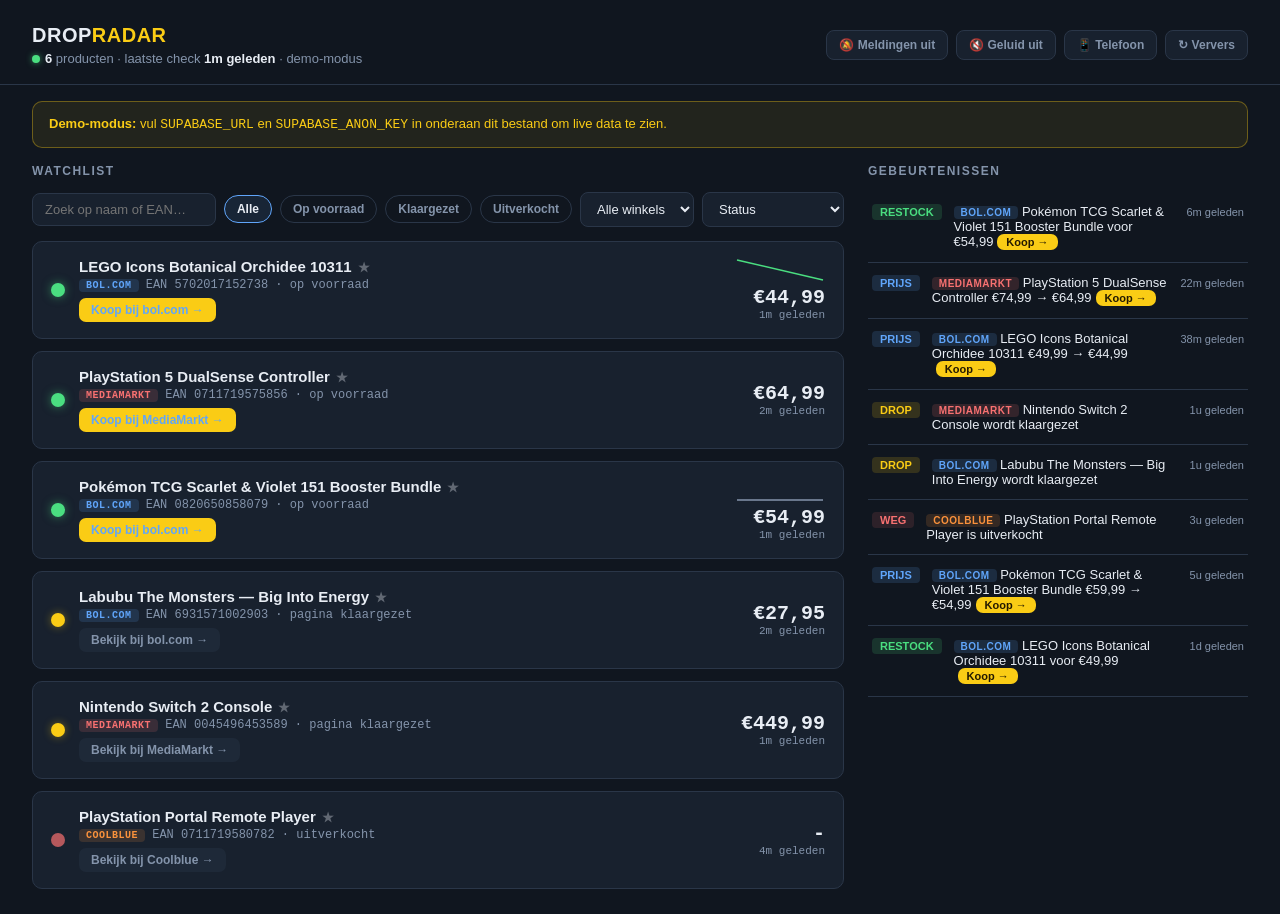
==== dashboard.html @ 27b909f2 "Voeg DropRadar-landingspagina toe; dashboard verhuist naar dashboard.html - Nieuwe index.html: hero " ====
<!doctype html>
<html lang="nl">
<head>
<meta charset="utf-8">
<meta name="viewport" content="width=device-width, initial-scale=1">
<title>DropRadar — Dashboard</title>
<style>
  :root {
    --bg: #10161f; --surface: #18212e; --surface2: #1e2938; --line: #2a3648;
    --text: #e8edf4; --muted: #8494ab;
    --green: #4ade80; --red: #f87171; --gold: #facc15; --blue: #60a5fa;
  }
  * { box-sizing: border-box; margin: 0; }
  body { background: var(--bg); color: var(--text);
    font-family: -apple-system, BlinkMacSystemFont, "Segoe UI", Roboto, sans-serif; }
  .mono { font-family: ui-monospace, "SF Mono", Menlo, Consolas, monospace; }
  header { display: flex; align-items: center; justify-content: space-between;
    padding: 24px 32px 18px; border-bottom: 1px solid var(--line); flex-wrap: wrap; gap: 12px; }
  header h1 { font-size: 20px; font-weight: 700; letter-spacing: .5px; }
  header h1 span { color: var(--gold); }
  .meta { color: var(--muted); font-size: 13px; margin-top: 4px; }
  .meta b { color: var(--text); }
  .live-dot { display: inline-block; width: 8px; height: 8px; border-radius: 50%;
    background: var(--green); box-shadow: 0 0 6px rgba(74,222,128,.6); margin-right: 5px;
    vertical-align: baseline; }
  .live-dot.err { background: var(--red); box-shadow: 0 0 6px rgba(248,113,113,.6); }
  .controls { display: flex; gap: 8px; }
  .btn { background: var(--surface); border: 1px solid var(--line); color: var(--muted);
    border-radius: 8px; padding: 7px 12px; font-size: 12px; cursor: pointer; font-weight: 600; }
  .btn:hover { border-color: var(--muted); color: var(--text); }
  .btn.on { color: var(--gold); border-color: rgba(250,204,21,.45); }
  #banner { display: none; max-width: 1400px; margin: 16px auto -8px; padding: 0 32px; }
  #banner .inner { border-radius: 10px; padding: 12px 16px; font-size: 13px; line-height: 1.5; }
  #banner.warn .inner { background: rgba(250,204,21,.08); border: 1px solid rgba(250,204,21,.35); color: var(--gold); }
  #banner.err .inner { background: rgba(248,113,113,.08); border: 1px solid rgba(248,113,113,.35); color: var(--red); }
  main { display: grid; grid-template-columns: 1fr 380px; gap: 24px;
    padding: 24px 32px; max-width: 1400px; margin: 0 auto; }
  @media (max-width: 900px) { main { grid-template-columns: 1fr; } }
  h2 { font-size: 12px; text-transform: uppercase; letter-spacing: 1.5px;
    color: var(--muted); margin-bottom: 14px; }
  .toolbar { display: flex; gap: 8px; flex-wrap: wrap; align-items: center; margin-bottom: 14px; }
  .toolbar input, .toolbar select { background: var(--surface); border: 1px solid var(--line);
    color: var(--text); border-radius: 8px; padding: 8px 12px; font-size: 13px; outline: none; }
  .toolbar input { flex: 1 1 180px; min-width: 140px; }
  .toolbar input:focus, .toolbar select:focus { border-color: var(--blue); }
  .chip { background: none; border: 1px solid var(--line); color: var(--muted); border-radius: 999px;
    padding: 6px 12px; font-size: 12px; cursor: pointer; font-weight: 600; }
  .chip.active { color: var(--text); border-color: var(--blue); background: rgba(96,165,250,.1); }
  .grid { display: grid; gap: 12px; }
  .card { background: var(--surface); border: 1px solid var(--line); border-radius: 10px;
    padding: 16px 18px; display: grid; grid-template-columns: 14px 1fr auto; gap: 14px; align-items: center; }
  .dot { width: 14px; height: 14px; border-radius: 50%; }
  .dot.in { background: var(--green); box-shadow: 0 0 10px rgba(74,222,128,.5); }
  .dot.out { background: var(--red); opacity: .7; }
  .dot.listed { background: var(--gold); box-shadow: 0 0 8px rgba(250,204,21,.4); }
  .card.hot { border-color: rgba(250,204,21,.4); }
  .card .name { font-weight: 600; font-size: 15px; }
  .card .star { cursor: pointer; font-size: 13px; margin-left: 6px; opacity: .35; user-select: none; }
  .card .star.on { opacity: 1; }
  .card .sub { color: var(--muted); font-size: 12px; margin-top: 3px; }
  .card .actions { margin-top: 6px; display: flex; gap: 10px; align-items: center; }
  .card .right { text-align: right; }
  .card .price { font-size: 20px; font-weight: 700; }
  .card .price small { display: block; font-size: 11px; color: var(--muted); font-weight: 400; }
  .card a { color: var(--blue); text-decoration: none; font-size: 12px; }
  .buy { display: inline-block; background: var(--gold); color: #241a00; font-weight: 700;
    font-size: 12px; padding: 5px 12px; border-radius: 7px; text-decoration: none; }
  .buy:hover { filter: brightness(1.08); }
  .buy.dim { background: var(--surface2); color: var(--muted); font-weight: 600; }
  .event .buy { padding: 2px 9px; font-size: 11px; margin-left: 4px; }
  .spark { display: block; margin: 0 0 4px auto; }
  .spark polyline { fill: none; stroke-width: 1.5; }
  .spark.down polyline { stroke: var(--green); }
  .spark.up polyline { stroke: var(--red); }
  .spark.flat polyline { stroke: var(--muted); }
  .event { padding: 12px 4px; border-bottom: 1px solid var(--line);
    display: flex; gap: 12px; align-items: baseline; font-size: 13px; }
  .event .tag { flex-shrink: 0; font-size: 11px; font-weight: 700; padding: 2px 8px; border-radius: 4px; }
  .tag.restock { background: rgba(74,222,128,.15); color: var(--green); }
  .tag.price_drop { background: rgba(96,165,250,.15); color: var(--blue); }
  .tag.out_of_stock { background: rgba(248,113,113,.12); color: var(--red); }
  .tag.drop_signal { background: rgba(250,204,21,.15); color: var(--gold); }
  .event .when { color: var(--muted); font-size: 11px; margin-left: auto; flex-shrink: 0; }
  .rt { display: inline-block; font-size: 10px; font-weight: 700; padding: 1px 7px;
    border-radius: 4px; letter-spacing: .5px; text-transform: uppercase;
    background: rgba(132,148,171,.15); color: var(--muted); }
  .rt.bol { background: rgba(96,165,250,.15); color: var(--blue); }
  .rt.mediamarkt { background: rgba(248,113,113,.15); color: var(--red); }
  .rt.coolblue { background: rgba(251,146,60,.15); color: #fb923c; }
  .rt.amazon { background: rgba(250,204,21,.12); color: var(--gold); }
  .empty { color: var(--muted); font-size: 13px; padding: 24px;
    border: 1px dashed var(--line); border-radius: 10px; text-align: center; }
</style>
</head>
<body>
<header>
  <div>
    <h1><a href="index.html" style="color:inherit;text-decoration:none">DROP<span>RADAR</span></a></h1>
    <div class="meta"><span class="live-dot" id="livedot"></span><b id="count">0</b> producten
      &middot; laatste check <b id="lastcheck" data-ago="">-</b> &middot; <span id="source">live via Supabase</span></div>
  </div>
  <div class="controls">
    <button class="btn" id="btn-notify" title="Browsermelding bij restock, drop of prijsdaling">&#128277; Meldingen uit</button>
    <button class="btn" id="btn-sound" title="Geluidssignaal bij nieuwe gebeurtenis">&#128266; Geluid uit</button>
    <button class="btn" id="btn-push" title="Telefoon-push via ntfy.sh">&#128241; Telefoon</button>
    <button class="btn" id="btn-refresh" title="Nu verversen">&#8635; Ververs</button>
  </div>
</header>
<div id="banner"><div class="inner" id="banner-text"></div></div>
<main>
  <section>
    <h2>Watchlist</h2>
    <div class="toolbar">
      <input id="search" type="search" placeholder="Zoek op naam of EAN&hellip;">
      <button class="chip active" data-filter="all">Alle</button>
      <button class="chip" data-filter="in">Op voorraad</button>
      <button class="chip" data-filter="listed">Klaargezet</button>
      <button class="chip" data-filter="out">Uitverkocht</button>
      <select id="retailer" title="Winkel">
        <option value="all">Alle winkels</option>
      </select>
      <select id="sort" title="Sorteren">
        <option value="status">Status</option>
        <option value="name">Naam A&rarr;Z</option>
        <option value="price_asc">Prijs laag&rarr;hoog</option>
        <option value="price_desc">Prijs hoog&rarr;laag</option>
      </select>
    </div>
    <div class="grid" id="products"></div>
  </section>
  <aside><h2>Gebeurtenissen</h2><div id="events"></div></aside>
</main>
<script>
// VUL DEZE TWEE IN vanuit Supabase: Project Settings > API
const SUPABASE_URL = "https://JOUWPROJECT.supabase.co";
const SUPABASE_ANON_KEY = "PLAK_HIER_JE_ANON_PUBLIC_KEY";

const HEADERS = { apikey: SUPABASE_ANON_KEY, Authorization: "Bearer " + SUPABASE_ANON_KEY };
const LABELS = { restock: "RESTOCK", price_drop: "PRIJS", out_of_stock: "WEG", drop_signal: "DROP" };
const NOTIFY_TYPES = ["restock", "price_drop", "drop_signal"];
// Types waarbij je meteen kunt kopen -> koop-knop in melding/feed
const BUYABLE_TYPES = ["restock", "price_drop"];
const REFRESH_MS = 30000;      // normale poll
const REFRESH_HOT_MS = 10000;  // sneller pollen zolang er "hot" items zijn
const DEMO = SUPABASE_URL.includes("JOUWPROJECT") || SUPABASE_ANON_KEY.startsWith("PLAK_");

function loadHot() {
  try { return new Set(JSON.parse(localStorage.getItem("bt_hot") || "[]")); }
  catch (_) { return new Set(); }
}
const state = {
  products: [], events: [],
  filter: "all", search: "", sort: "status", retailer: "all",
  lastSeenTs: null, connected: true,
  notify: localStorage.getItem("bt_notify") === "1",
  sound: localStorage.getItem("bt_sound") === "1",
  hot: loadHot(),                                     // set van EANs die "hot" zijn
  pushTopic: localStorage.getItem("bt_push") || "",   // ntfy topic (leeg = uit)
  pollTimer: null,
};

// ---------- helpers ----------
function esc(s) {
  return String(s ?? "").replace(/[&<>"']/g, c =>
    ({ "&": "&amp;", "<": "&lt;", ">": "&gt;", '"': "&quot;", "'": "&#39;" }[c]));
}
function timeAgo(iso) {
  if (!iso) return "-";
  const s = Math.floor((Date.now() - new Date(iso).getTime()) / 1000);
  if (s < 60) return s + "s geleden";
  if (s < 3600) return Math.floor(s / 60) + "m geleden";
  if (s < 86400) return Math.floor(s / 3600) + "u geleden";
  return Math.floor(s / 86400) + "d geleden";
}
function euro(v) { return v == null ? "-" : "€" + Number(v).toFixed(2).replace(".", ","); }
// Ondersteunde winkels. `product` bouwt een directe productpagina-URL (als de
// tracker een product_id kent), `search` is de fallback op EAN/zoekterm.
// Rijen zonder retailer-veld tellen als bol (backwards-compatible).
const RETAILERS = {
  bol: {
    label: "bol.com",
    product: id => "https://www.bol.com/nl/nl/p/-/" + encodeURIComponent(id) + "/",
    search: q => "https://www.bol.com/nl/nl/s/?searchtext=" + encodeURIComponent(q),
  },
  mediamarkt: {
    label: "MediaMarkt",
    search: q => "https://www.mediamarkt.nl/nl/search.html?query=" + encodeURIComponent(q),
  },
  coolblue: {
    label: "Coolblue",
    search: q => "https://www.coolblue.nl/zoeken?query=" + encodeURIComponent(q),
  },
  amazon: {
    label: "Amazon",
    search: q => "https://www.amazon.nl/s?k=" + encodeURIComponent(q),
  },
};
function retailerOf(x) { return x.retailer || "bol"; }
function retailerInfo(x) {
  return RETAILERS[retailerOf(x)] ||
    { label: retailerOf(x), search: q => "https://www.google.com/search?q=" + encodeURIComponent(q) };
}
function link(p) {
  if (p.url) return p.url; // tracker kent de exacte productpagina
  const r = retailerInfo(p);
  if (p.product_id && r.product) return r.product(p.product_id);
  return r.search(p.ean ?? p.name);
}
// Beste koop-link voor een event: zoek het bijbehorende product op (zelfde EAN
// én winkel, voor product_id/url), val anders terug op de zoek-URL.
function eventLink(e) {
  const p = state.products.find(x => x.ean === e.ean && retailerOf(x) === retailerOf(e))
    || { ean: e.ean, product_id: e.product_id, url: e.url, retailer: e.retailer };
  return link(p);
}
function rtBadge(x) {
  return '<span class="rt ' + esc(retailerOf(x)) + '">' + esc(retailerInfo(x).label) + '</span>';
}
function eventText(e) {
  let txt = e.name;
  if (e.type === "restock") txt += " voor " + euro(e.price);
  if (e.type === "price_drop") txt += " " + euro(e.old_price) + " → " + euro(e.price);
  if (e.type === "drop_signal") txt += " wordt klaargezet";
  if (e.type === "out_of_stock") txt += " is uitverkocht";
  return txt;
}
function setBanner(kind, msg) {
  const el = document.getElementById("banner");
  if (!kind) { el.style.display = "none"; el.className = ""; return; }
  el.className = kind;
  el.style.display = "block";
  document.getElementById("banner-text").innerHTML = msg;
}

// ---------- prijsgeschiedenis (sparklines) ----------
function priceHistory() {
  const hist = {}; // key (winkel + ean/naam) -> [{ts, price}]
  const src = state.events.slice().sort((a, b) => (a.ts < b.ts ? -1 : 1));
  for (const e of src) {
    if (e.price == null || (e.type !== "restock" && e.type !== "price_drop")) continue;
    const key = retailerOf(e) + "|" + (e.ean ?? e.name);
    (hist[key] = hist[key] || []).push({ ts: e.ts, price: Number(e.price) });
  }
  return hist;
}
function sparkline(points) {
  if (points.length < 2) return "";
  const w = 90, h = 24, pad = 2;
  const prices = points.map(p => p.price);
  const min = Math.min(...prices), max = Math.max(...prices), span = max - min || 1;
  const coords = points.map((p, i) =>
    (pad + i * (w - 2 * pad) / (points.length - 1)).toFixed(1) + "," +
    (h - pad - (p.price - min) / span * (h - 2 * pad)).toFixed(1)).join(" ");
  const first = prices[0], last = prices[prices.length - 1];
  const trend = last < first ? "down" : (last > first ? "up" : "flat");
  return '<svg class="spark ' + trend + '" width="' + w + '" height="' + h + '" ' +
    'viewBox="0 0 ' + w + " " + h + '"><title>Prijsverloop: ' +
    esc(euro(first) + " → " + euro(last)) + '</title><polyline points="' + coords + '"/></svg>';
}

// ---------- renderen ----------
function visibleProducts() {
  const q = state.search.trim().toLowerCase();
  let list = state.products.filter(p => {
    if (state.retailer !== "all" && retailerOf(p) !== state.retailer) return false;
    if (state.filter === "in" && !p.in_stock) return false;
    if (state.filter === "listed" && (p.in_stock || !p.listed)) return false;
    if (state.filter === "out" && (p.in_stock || p.listed)) return false;
    if (q && !String(p.name ?? "").toLowerCase().includes(q)
          && !String(p.ean ?? "").toLowerCase().includes(q)) return false;
    return true;
  });
  const rank = p => p.in_stock ? 0 : (p.listed ? 1 : 2);
  const byName = (a, b) => String(a.name).localeCompare(String(b.name), "nl");
  const sorters = {
    status: (a, b) => rank(a) - rank(b) || byName(a, b),
    name: byName,
    price_asc: (a, b) => (a.price ?? Infinity) - (b.price ?? Infinity) || byName(a, b),
    price_desc: (a, b) => (b.price ?? -Infinity) - (a.price ?? -Infinity) || byName(a, b),
  };
  const sorter = sorters[state.sort] || sorters.status;
  // Hot items altijd bovenaan, daarna de gekozen sortering
  return list.sort((a, b) =>
    (state.hot.has(b.ean) - state.hot.has(a.ean)) || sorter(a, b));
}

// Vul het winkelfilter met de winkels die echt in de data zitten
function updateRetailerFilter() {
  const sel = document.getElementById("retailer");
  const kinds = [...new Set(state.products.map(retailerOf))].sort();
  const want = kinds.join(",");
  if (sel.dataset.kinds === want) return;
  sel.dataset.kinds = want;
  sel.innerHTML = '<option value="all">Alle winkels</option>' + kinds.map(k =>
    '<option value="' + esc(k) + '">' + esc((RETAILERS[k] || { label: k }).label) + '</option>').join("");
  if (!kinds.includes(state.retailer)) state.retailer = "all";
  sel.value = state.retailer;
}

function render() {
  updateRetailerFilter();
  document.getElementById("count").textContent = state.products.length;
  const checks = state.products.map(p => p.last_check).filter(Boolean).sort();
  const lastEl = document.getElementById("lastcheck");
  lastEl.dataset.ts = checks.length ? checks[checks.length - 1] : "";
  lastEl.textContent = checks.length ? timeAgo(checks[checks.length - 1]) : "nog geen";

  const hist = priceHistory();
  const list = visibleProducts();
  const grid = document.getElementById("products");
  const frag = document.createDocumentFragment();
  if (!list.length) {
    const empty = document.createElement("div");
    empty.className = "empty";
    empty.textContent = state.products.length
      ? "Geen producten gevonden voor dit filter."
      : "Nog geen data. Start de tracker op de server.";
    frag.appendChild(empty);
  }
  for (const p of list) {
    const cls = p.in_stock ? "in" : (p.listed ? "listed" : "out");
    const status = p.in_stock ? "op voorraad" : (p.listed ? "pagina klaargezet" : "uitverkocht");
    const hkey = retailerOf(p) + "|";
    const points = (hist[hkey + p.ean] || hist[hkey + p.name] || []).slice(-12);
    if (p.price != null && p.last_check &&
        (!points.length || points[points.length - 1].price !== Number(p.price))) {
      points.push({ ts: p.last_check, price: Number(p.price) });
    }
    const isHot = state.hot.has(p.ean);
    const shop = retailerInfo(p).label;
    const buy = p.in_stock
      ? '<a class="buy" href="' + esc(link(p)) + '" target="_blank" rel="noopener">Koop bij ' + esc(shop) + ' &rarr;</a>'
      : '<a class="buy dim" href="' + esc(link(p)) + '" target="_blank" rel="noopener">Bekijk bij ' + esc(shop) + ' &rarr;</a>';
    const el = document.createElement("div");
    el.className = "card" + (isHot ? " hot" : "");
    el.innerHTML =
      '<div class="dot ' + cls + '"></div>' +
      '<div><div class="name">' + esc(p.name) +
        '<span class="star' + (isHot ? " on" : "") + '" data-hot="' + esc(p.ean) +
        '" title="Markeer als hot: vaker checken en luider alarmeren">&#9733;</span></div>' +
      '<div class="sub mono">' + rtBadge(p) + ' EAN ' + esc(p.ean) + ' &middot; ' + status + '</div>' +
      '<div class="actions">' + buy + '</div></div>' +
      '<div class="right">' + sparkline(points) +
      '<div class="price mono">' + euro(p.price) +
      '<small data-ago data-ts="' + esc(p.last_check ?? "") + '">' + timeAgo(p.last_check) + '</small></div></div>';
    frag.appendChild(el);
  }
  grid.replaceChildren(frag);

  const feed = document.getElementById("events");
  const efrag = document.createDocumentFragment();
  const evList = state.events.filter(e =>
    state.retailer === "all" || retailerOf(e) === state.retailer);
  if (!evList.length) {
    const empty = document.createElement("div");
    empty.className = "empty";
    empty.textContent = "Nog geen gebeurtenissen.";
    efrag.appendChild(empty);
  }
  for (const e of evList) {
    const el = document.createElement("div");
    el.className = "event";
    const buy = BUYABLE_TYPES.includes(e.type)
      ? '<a class="buy" href="' + esc(eventLink(e)) + '" target="_blank" rel="noopener">Koop &rarr;</a>' : "";
    el.innerHTML = '<span class="tag ' + esc(e.type) + '">' + esc(LABELS[e.type] || e.type) + '</span>' +
      '<span>' + rtBadge(e) + ' ' + esc(eventText(e)) + buy + '</span>' +
      '<span class="when" data-ago data-ts="' + esc(e.ts ?? "") + '">' + timeAgo(e.ts) + '</span>';
    efrag.appendChild(el);
  }
  feed.replaceChildren(efrag);
}

// "x geleden"-labels lopen live mee, ook tussen refreshes in
setInterval(() => {
  document.querySelectorAll("[data-ago]").forEach(el => {
    if (el.dataset.ts) el.textContent = timeAgo(el.dataset.ts);
  });
}, 10000);

// ---------- meldingen ----------
function beep() {
  try {
    const ctx = new (window.AudioContext || window.webkitAudioContext)();
    const o = ctx.createOscillator(), g = ctx.createGain();
    o.connect(g); g.connect(ctx.destination);
    o.frequency.value = 880;
    g.gain.setValueAtTime(.15, ctx.currentTime);
    g.gain.exponentialRampToValueAtTime(.001, ctx.currentTime + .4);
    o.start(); o.stop(ctx.currentTime + .4);
  } catch (_) { /* audio niet beschikbaar */ }
}
// Telefoon-push via ntfy.sh: geen account nodig, installeer de ntfy-app en
// abonneer op hetzelfde topic. We sturen titel, tekst en een "Koop"-actieknop mee.
function pushPhone(e) {
  if (!state.pushTopic) return;
  const hot = state.hot.has(e.ean);
  const headers = {
    Title: "DropRadar — " + (LABELS[e.type] || e.type) + " bij " + retailerInfo(e).label,
    Priority: hot ? "urgent" : "high",
    Tags: e.type === "restock" ? "package" : (e.type === "price_drop" ? "chart_with_downwards_trend" : "eyes"),
  };
  if (BUYABLE_TYPES.includes(e.type)) headers.Actions = "view, Koop op bol, " + eventLink(e);
  fetch("https://ntfy.sh/" + encodeURIComponent(state.pushTopic), {
    method: "POST", headers, body: eventText(e),
  }).catch(() => { /* push mislukt, niet blokkeren */ });
}
function maybeNotify(events) {
  if (state.lastSeenTs === null) { // eerste load: niets melden, alleen markeren
    state.lastSeenTs = events.length ? events[0].ts : "";
    return;
  }
  const fresh = events.filter(e => e.ts && e.ts > state.lastSeenTs && NOTIFY_TYPES.includes(e.type));
  if (events.length && events[0].ts > state.lastSeenTs) state.lastSeenTs = events[0].ts;
  if (!fresh.length) return;
  // Hot items eerst afhandelen zodat die als eerste binnenkomen
  fresh.sort((a, b) => (state.hot.has(b.ean) - state.hot.has(a.ean)));
  const anyHot = fresh.some(e => state.hot.has(e.ean));
  if (state.sound) { beep(); if (anyHot) setTimeout(beep, 250); } // dubbele piep bij hot
  if (state.notify && "Notification" in window && Notification.permission === "granted") {
    for (const e of fresh.slice(0, 3)) {
      const n = new Notification((state.hot.has(e.ean) ? "🔥 " : "") +
        "DropRadar — " + (LABELS[e.type] || e.type) + " bij " + retailerInfo(e).label,
        { body: eventText(e) });
      if (BUYABLE_TYPES.includes(e.type)) n.onclick = () => window.open(eventLink(e), "_blank");
    }
  }
  for (const e of fresh) pushPhone(e);
}
function updateButtons() {
  const nb = document.getElementById("btn-notify"), sb = document.getElementById("btn-sound"),
        pb = document.getElementById("btn-push");
  nb.classList.toggle("on", state.notify);
  nb.innerHTML = state.notify ? "&#128276; Meldingen aan" : "&#128277; Meldingen uit";
  sb.classList.toggle("on", state.sound);
  sb.innerHTML = state.sound ? "&#128266; Geluid aan" : "&#128263; Geluid uit";
  pb.classList.toggle("on", !!state.pushTopic);
  pb.innerHTML = state.pushTopic ? "&#128241; Telefoon aan" : "&#128241; Telefoon";
}
document.getElementById("btn-notify").addEventListener("click", async () => {
  if (!state.notify) {
    if (!("Notification" in window)) { setBanner("err", "Deze browser ondersteunt geen meldingen."); return; }
    const perm = await Notification.requestPermission();
    if (perm !== "granted") { setBanner("err", "Meldingen zijn geweigerd in de browser. Sta ze toe via de site-instellingen."); return; }
    state.notify = true;
  } else state.notify = false;
  localStorage.setItem("bt_notify", state.notify ? "1" : "0");
  updateButtons();
});
document.getElementById("btn-sound").addEventListener("click", () => {
  state.sound = !state.sound;
  localStorage.setItem("bt_sound", state.sound ? "1" : "0");
  if (state.sound) beep();
  updateButtons();
});
document.getElementById("btn-push").addEventListener("click", () => {
  if (state.pushTopic) {
    if (!confirm("Telefoon-push uitzetten voor topic \"" + state.pushTopic + "\"?")) return;
    state.pushTopic = "";
  } else {
    const topic = prompt(
      "Telefoon-push via ntfy.sh (gratis, geen account):\n" +
      "1. Installeer de 'ntfy' app op je telefoon\n" +
      "2. Abonneer daar op een zelfgekozen topicnaam\n" +
      "3. Vul diezelfde naam hier in\n\n" +
      "Kies iets uniek en geheim (iedereen die de naam kent, ontvangt je meldingen):",
      "boltracker-" + Math.random().toString(36).slice(2, 8));
    if (!topic) return;
    state.pushTopic = topic.trim();
    // teststootje zodat je meteen ziet of het werkt
    fetch("https://ntfy.sh/" + encodeURIComponent(state.pushTopic), {
      method: "POST", headers: { Title: "DropRadar", Tags: "white_check_mark" },
      body: "Telefoon-push staat aan. Je krijgt nu meldingen bij restocks en prijsdalingen.",
    }).catch(() => {});
  }
  localStorage.setItem("bt_push", state.pushTopic);
  updateButtons();
});

// ---------- filters / zoeken / sorteren ----------
document.getElementById("search").addEventListener("input", e => {
  state.search = e.target.value; render();
});
document.getElementById("sort").addEventListener("change", e => {
  state.sort = e.target.value; render();
});
document.getElementById("retailer").addEventListener("change", e => {
  state.retailer = e.target.value; render();
});
document.querySelectorAll(".chip").forEach(chip => chip.addEventListener("click", () => {
  document.querySelectorAll(".chip").forEach(c => c.classList.remove("active"));
  chip.classList.add("active");
  state.filter = chip.dataset.filter;
  render();
}));
document.getElementById("btn-refresh").addEventListener("click", refresh);

// Ster aan/uit om een item "hot" te maken (vaker checken + luider alarm)
document.getElementById("products").addEventListener("click", e => {
  const star = e.target.closest(".star");
  if (!star) return;
  const ean = star.dataset.hot;
  if (state.hot.has(ean)) state.hot.delete(ean); else state.hot.add(ean);
  localStorage.setItem("bt_hot", JSON.stringify([...state.hot]));
  render();
  schedulePoll();
});

// Poll sneller zolang er hot items zijn, anders normaal
function schedulePoll() {
  if (state.pollTimer) clearInterval(state.pollTimer);
  const ms = state.hot.size ? REFRESH_HOT_MS : REFRESH_MS;
  state.pollTimer = setInterval(refresh, ms);
}

// ---------- data ophalen ----------
function setConnected(ok, msg) {
  state.connected = ok;
  document.getElementById("livedot").classList.toggle("err", !ok);
  if (ok) { if (!DEMO) setBanner(null); }
  else setBanner("err", msg);
}

async function refresh() {
  if (DEMO) { loadDemo(); return; }
  try {
    const [sr, er] = await Promise.all([
      fetch(SUPABASE_URL + "/rest/v1/tracker_state?select=*&order=name", { headers: HEADERS }),
      fetch(SUPABASE_URL + "/rest/v1/tracker_events?select=*&order=ts.desc&limit=100", { headers: HEADERS }),
    ]);
    if (!sr.ok) throw new Error("tracker_state HTTP " + sr.status);
    if (!er.ok) throw new Error("tracker_events HTTP " + er.status);
    const products = await sr.json();
    const events = await er.json();
    if (!Array.isArray(products) || !Array.isArray(events))
      throw new Error("onverwacht antwoord van Supabase");
    state.products = products;
    state.events = events;
    setConnected(true);
    render();
    maybeNotify(events);
  } catch (err) {
    setConnected(false, "Kan geen verbinding maken met Supabase (" + esc(err.message) +
      "). Nieuwe poging over " + REFRESH_MS / 1000 + "s.");
  }
}

// ---------- demo-modus (zolang de Supabase keys niet zijn ingevuld) ----------
function loadDemo() {
  const m = min => new Date(Date.now() - min * 60000).toISOString();
  state.products = [
    { name: "Pokémon TCG Scarlet & Violet 151 Booster Bundle", ean: "0820650858079", product_id: "9300000135741181", price: 54.99, in_stock: true, listed: true, last_check: m(1), retailer: "bol" },
    { name: "Labubu The Monsters — Big Into Energy", ean: "6931571002903", product_id: null, price: 27.95, in_stock: false, listed: true, last_check: m(2), retailer: "bol" },
    { name: "LEGO Icons Botanical Orchidee 10311", ean: "5702017152738", product_id: "9300000105713772", price: 44.99, in_stock: true, listed: true, last_check: m(1), retailer: "bol" },
    { name: "PlayStation 5 DualSense Controller", ean: "0711719575856", price: 64.99, in_stock: true, listed: true, last_check: m(2), retailer: "mediamarkt" },
    { name: "Nintendo Switch 2 Console", ean: "0045496453589", price: 449.99, in_stock: false, listed: true, last_check: m(1), retailer: "mediamarkt" },
    { name: "PlayStation Portal Remote Player", ean: "0711719580782", price: null, in_stock: false, listed: false, last_check: m(4), retailer: "coolblue" },
  ];
  state.events = [
    { type: "restock", name: "Pokémon TCG Scarlet & Violet 151 Booster Bundle", price: 54.99, ean: "0820650858079", ts: m(6), retailer: "bol" },
    { type: "price_drop", name: "PlayStation 5 DualSense Controller", old_price: 74.99, price: 64.99, ean: "0711719575856", ts: m(22), retailer: "mediamarkt" },
    { type: "price_drop", name: "LEGO Icons Botanical Orchidee 10311", old_price: 49.99, price: 44.99, ean: "5702017152738", ts: m(38), retailer: "bol" },
    { type: "drop_signal", name: "Nintendo Switch 2 Console", ean: "0045496453589", ts: m(60), retailer: "mediamarkt" },
    { type: "drop_signal", name: "Labubu The Monsters — Big Into Energy", ean: "6931571002903", ts: m(95), retailer: "bol" },
    { type: "out_of_stock", name: "PlayStation Portal Remote Player", ean: "0711719580782", ts: m(180), retailer: "coolblue" },
    { type: "price_drop", name: "Pokémon TCG Scarlet & Violet 151 Booster Bundle", old_price: 59.99, price: 54.99, ean: "0820650858079", ts: m(300), retailer: "bol" },
    { type: "restock", name: "LEGO Icons Botanical Orchidee 10311", price: 49.99, ean: "5702017152738", ts: m(1500), retailer: "bol" },
  ];
  document.getElementById("source").textContent = "demo-modus";
  setBanner("warn", "<b>Demo-modus:</b> vul <span class=\"mono\">SUPABASE_URL</span> en " +
    "<span class=\"mono\">SUPABASE_ANON_KEY</span> in onderaan dit bestand om live data te zien.");
  render();
  maybeNotify(state.events);
}

updateButtons();
refresh();
schedulePoll();
</script>
</body>
</html>
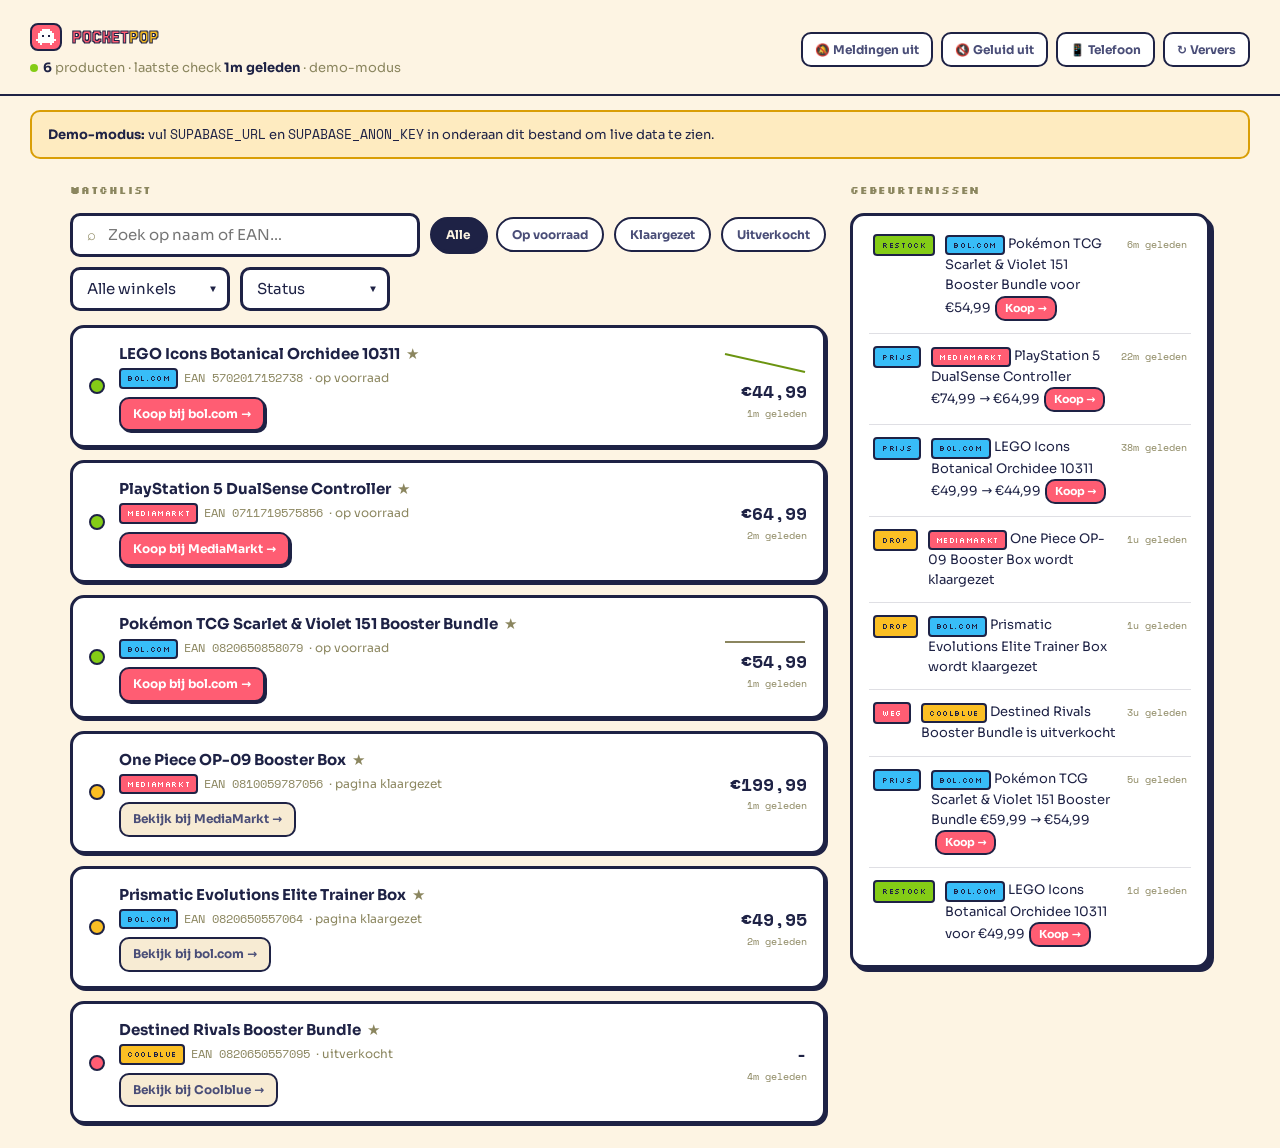
==== commit ee82893e: "Herstyle TCGSniper-concept in PocketPop-stijl (Sunny Pixel Pop) - index.html: landing (hero, live-fe" ====
--- a/dashboard.html
+++ b/dashboard.html
@@ -3,132 +3,135 @@
 <head>
 <meta charset="utf-8">
 <meta name="viewport" content="width=device-width, initial-scale=1">
-<title>DropRadar — Dashboard</title>
+<title>PocketPop — Dashboard</title>
+<meta name="description" content="PocketPop live dashboard: watchlist, restocks, prijsdalingen en koop-links.">
+<link rel="stylesheet" href="pocketpop.css">
 <style>
-  :root {
-    --bg: #10161f; --surface: #18212e; --surface2: #1e2938; --line: #2a3648;
-    --text: #e8edf4; --muted: #8494ab;
-    --green: #4ade80; --red: #f87171; --gold: #facc15; --blue: #60a5fa;
-  }
-  * { box-sizing: border-box; margin: 0; }
-  body { background: var(--bg); color: var(--text);
-    font-family: -apple-system, BlinkMacSystemFont, "Segoe UI", Roboto, sans-serif; }
-  .mono { font-family: ui-monospace, "SF Mono", Menlo, Consolas, monospace; }
-  header { display: flex; align-items: center; justify-content: space-between;
-    padding: 24px 32px 18px; border-bottom: 1px solid var(--line); flex-wrap: wrap; gap: 12px; }
-  header h1 { font-size: 20px; font-weight: 700; letter-spacing: .5px; }
-  header h1 span { color: var(--gold); }
-  .meta { color: var(--muted); font-size: 13px; margin-top: 4px; }
-  .meta b { color: var(--text); }
-  .live-dot { display: inline-block; width: 8px; height: 8px; border-radius: 50%;
-    background: var(--green); box-shadow: 0 0 6px rgba(74,222,128,.6); margin-right: 5px;
-    vertical-align: baseline; }
-  .live-dot.err { background: var(--red); box-shadow: 0 0 6px rgba(248,113,113,.6); }
-  .controls { display: flex; gap: 8px; }
-  .btn { background: var(--surface); border: 1px solid var(--line); color: var(--muted);
-    border-radius: 8px; padding: 7px 12px; font-size: 12px; cursor: pointer; font-weight: 600; }
-  .btn:hover { border-color: var(--muted); color: var(--text); }
-  .btn.on { color: var(--gold); border-color: rgba(250,204,21,.45); }
-  #banner { display: none; max-width: 1400px; margin: 16px auto -8px; padding: 0 32px; }
-  #banner .inner { border-radius: 10px; padding: 12px 16px; font-size: 13px; line-height: 1.5; }
-  #banner.warn .inner { background: rgba(250,204,21,.08); border: 1px solid rgba(250,204,21,.35); color: var(--gold); }
-  #banner.err .inner { background: rgba(248,113,113,.08); border: 1px solid rgba(248,113,113,.35); color: var(--red); }
-  main { display: grid; grid-template-columns: 1fr 380px; gap: 24px;
-    padding: 24px 32px; max-width: 1400px; margin: 0 auto; }
+  header.top { display: flex; align-items: center; justify-content: space-between; flex-wrap: wrap; gap: 12px;
+    padding: 20px 30px 16px; border-bottom: var(--border-mid); }
+  .brand { display: flex; align-items: center; gap: 10px; text-decoration: none; }
+  .brand .wordmark { font-size: 22px; }
+  .meta { font-family: var(--font-body); font-size: 13px; color: var(--text-muted); margin-top: 4px; }
+  .meta b { color: var(--text-body); }
+  .livedot { display: inline-block; width: 8px; height: 8px; border-radius: 50%; background: var(--pp-lime);
+    margin-right: 5px; }
+  .livedot.err { background: var(--pp-coral); }
+  .controls { display: flex; gap: 8px; flex-wrap: wrap; }
+  .ctrl { display: inline-flex; align-items: center; gap: 6px; font-family: var(--font-body); font-size: 12px;
+    font-weight: 700; padding: 8px 12px; background: var(--surface-card); color: var(--pp-ink-soft);
+    border: var(--border-mid); border-radius: var(--radius-md); cursor: pointer; }
+  .ctrl:hover { color: var(--pp-ink); }
+  .ctrl.on { color: var(--pp-ink); background: var(--pp-amber); box-shadow: var(--shadow-sticker-sm); }
+
+  #banner { display: none; padding: 14px 30px 0; }
+  #banner .inner { border: var(--border-mid); border-radius: var(--radius-md); padding: 12px 16px; font-size: 13px; }
+  #banner.warn .inner { background: rgba(251,191,36,.18); border-color: var(--pp-amber-deep); }
+  #banner.err .inner { background: rgba(255,93,115,.15); border-color: var(--pp-coral-deep); color: var(--pp-coral-deep); }
+
+  main { display: grid; grid-template-columns: 1fr 360px; gap: 24px; padding: 24px 30px;
+    max-width: 1200px; margin: 0 auto; }
   @media (max-width: 900px) { main { grid-template-columns: 1fr; } }
-  h2 { font-size: 12px; text-transform: uppercase; letter-spacing: 1.5px;
-    color: var(--muted); margin-bottom: 14px; }
-  .toolbar { display: flex; gap: 8px; flex-wrap: wrap; align-items: center; margin-bottom: 14px; }
-  .toolbar input, .toolbar select { background: var(--surface); border: 1px solid var(--line);
-    color: var(--text); border-radius: 8px; padding: 8px 12px; font-size: 13px; outline: none; }
-  .toolbar input { flex: 1 1 180px; min-width: 140px; }
-  .toolbar input:focus, .toolbar select:focus { border-color: var(--blue); }
-  .chip { background: none; border: 1px solid var(--line); color: var(--muted); border-radius: 999px;
-    padding: 6px 12px; font-size: 12px; cursor: pointer; font-weight: 600; }
-  .chip.active { color: var(--text); border-color: var(--blue); background: rgba(96,165,250,.1); }
+  h2.sec { font-family: var(--font-pixel-label); font-size: 10px; letter-spacing: var(--tracking-label);
+    text-transform: uppercase; color: var(--text-muted); margin: 0 0 14px; }
+
+  .toolbar { display: flex; gap: 10px; align-items: center; flex-wrap: wrap; margin-bottom: 14px; }
+  .toolbar .input { flex: 1 1 200px; min-width: 150px; }
+  .toolbar .select { width: 160px; }
+  .chip-filter { font-family: var(--font-body); font-size: 12px; font-weight: 700; padding: 8px 14px;
+    background: var(--surface-card); color: var(--pp-ink-soft); border: var(--border-mid);
+    border-radius: var(--radius-pill); cursor: pointer; }
+  .chip-filter.active { background: var(--pp-ink); color: var(--pp-paper); box-shadow: var(--shadow-sticker-sm); }
+
   .grid { display: grid; gap: 12px; }
-  .card { background: var(--surface); border: 1px solid var(--line); border-radius: 10px;
-    padding: 16px 18px; display: grid; grid-template-columns: 14px 1fr auto; gap: 14px; align-items: center; }
-  .dot { width: 14px; height: 14px; border-radius: 50%; }
-  .dot.in { background: var(--green); box-shadow: 0 0 10px rgba(74,222,128,.5); }
-  .dot.out { background: var(--red); opacity: .7; }
-  .dot.listed { background: var(--gold); box-shadow: 0 0 8px rgba(250,204,21,.4); }
-  .card.hot { border-color: rgba(250,204,21,.4); }
-  .card .name { font-weight: 600; font-size: 15px; }
-  .card .star { cursor: pointer; font-size: 13px; margin-left: 6px; opacity: .35; user-select: none; }
-  .card .star.on { opacity: 1; }
-  .card .sub { color: var(--muted); font-size: 12px; margin-top: 3px; }
-  .card .actions { margin-top: 6px; display: flex; gap: 10px; align-items: center; }
-  .card .right { text-align: right; }
-  .card .price { font-size: 20px; font-weight: 700; }
-  .card .price small { display: block; font-size: 11px; color: var(--muted); font-weight: 400; }
-  .card a { color: var(--blue); text-decoration: none; font-size: 12px; }
-  .buy { display: inline-block; background: var(--gold); color: #241a00; font-weight: 700;
-    font-size: 12px; padding: 5px 12px; border-radius: 7px; text-decoration: none; }
-  .buy:hover { filter: brightness(1.08); }
-  .buy.dim { background: var(--surface2); color: var(--muted); font-weight: 600; }
-  .event .buy { padding: 2px 9px; font-size: 11px; margin-left: 4px; }
+  .card.prod { display: grid; grid-template-columns: 16px 1fr auto; gap: 14px; align-items: center;
+    padding: 14px 16px; box-shadow: var(--shadow-sticker-sm); }
+  .card.prod.hot { border-color: var(--pp-amber-deep); box-shadow: var(--shadow-sticker); }
+  .dot { width: 16px; height: 16px; border-radius: 50%; border: 2px solid var(--pp-ink); }
+  .dot.in { background: var(--pp-lime); }
+  .dot.listed { background: var(--pp-amber); }
+  .dot.out { background: var(--pp-coral); }
+  .prod .name { font-family: var(--font-body); font-weight: 700; font-size: 15px; }
+  .prod .star { cursor: pointer; margin-left: 6px; color: var(--pp-ink-faint); user-select: none; }
+  .prod .star.on { color: var(--pp-amber-deep); }
+  .prod .sub { font-size: 12px; color: var(--text-muted); margin-top: 3px; display: flex; align-items: center; gap: 6px; flex-wrap: wrap; }
+  .prod .actions { margin-top: 8px; }
+  .prod .right { text-align: right; }
+  .prod .price { font-family: var(--font-mono); font-size: 18px; font-weight: 700; }
+  .prod .price small { display: block; font-size: 10px; color: var(--text-muted); font-weight: 400; }
+  .buy { display: inline-block; text-decoration: none; font-family: var(--font-body); font-weight: 700; font-size: 12px;
+    padding: 6px 12px; border-radius: var(--radius-md); background: var(--pp-coral); color: #fff;
+    border: 2px solid var(--pp-ink); box-shadow: var(--shadow-sticker-sm); }
+  .buy.dim { background: var(--surface-well); color: var(--pp-ink-soft); box-shadow: none; }
   .spark { display: block; margin: 0 0 4px auto; }
-  .spark polyline { fill: none; stroke-width: 1.5; }
-  .spark.down polyline { stroke: var(--green); }
-  .spark.up polyline { stroke: var(--red); }
-  .spark.flat polyline { stroke: var(--muted); }
-  .event { padding: 12px 4px; border-bottom: 1px solid var(--line);
-    display: flex; gap: 12px; align-items: baseline; font-size: 13px; }
-  .event .tag { flex-shrink: 0; font-size: 11px; font-weight: 700; padding: 2px 8px; border-radius: 4px; }
-  .tag.restock { background: rgba(74,222,128,.15); color: var(--green); }
-  .tag.price_drop { background: rgba(96,165,250,.15); color: var(--blue); }
-  .tag.out_of_stock { background: rgba(248,113,113,.12); color: var(--red); }
-  .tag.drop_signal { background: rgba(250,204,21,.15); color: var(--gold); }
-  .event .when { color: var(--muted); font-size: 11px; margin-left: auto; flex-shrink: 0; }
-  .rt { display: inline-block; font-size: 10px; font-weight: 700; padding: 1px 7px;
-    border-radius: 4px; letter-spacing: .5px; text-transform: uppercase;
-    background: rgba(132,148,171,.15); color: var(--muted); }
-  .rt.bol { background: rgba(96,165,250,.15); color: var(--blue); }
-  .rt.mediamarkt { background: rgba(248,113,113,.15); color: var(--red); }
-  .rt.coolblue { background: rgba(251,146,60,.15); color: #fb923c; }
-  .rt.amazon { background: rgba(250,204,21,.12); color: var(--gold); }
-  .empty { color: var(--muted); font-size: 13px; padding: 24px;
-    border: 1px dashed var(--line); border-radius: 10px; text-align: center; }
+  .spark polyline { fill: none; stroke-width: 2; }
+  .spark.down polyline { stroke: var(--pp-lime-deep); }
+  .spark.up polyline { stroke: var(--pp-coral); }
+  .spark.flat polyline { stroke: var(--text-muted); }
+
+  /* retailer badge */
+  .rt { display: inline-flex; font-family: var(--font-pixel-label); font-size: 8px; letter-spacing: var(--tracking-label);
+    text-transform: uppercase; padding: 2px 6px; border: 2px solid var(--pp-ink); border-radius: 4px; color: var(--pp-ink); }
+  .rt.bol { background: var(--type-water); }
+  .rt.mediamarkt { background: var(--pp-coral); color: #fff; }
+  .rt.coolblue { background: var(--pp-amber); }
+  .rt.amazon { background: var(--type-electric); }
+
+  /* events */
+  .event { display: flex; gap: 10px; align-items: baseline; font-size: 13px; padding: 12px 4px; border-bottom: var(--border-hair); }
+  .event:last-child { border-bottom: 0; }
+  .event .tag { flex-shrink: 0; font-family: var(--font-pixel-label); font-size: 8px; letter-spacing: var(--tracking-label);
+    text-transform: uppercase; padding: 3px 7px; border: 2px solid var(--pp-ink); border-radius: 4px; color: var(--pp-ink); }
+  .tag.restock { background: var(--pp-lime); }
+  .tag.price_drop { background: var(--type-water); }
+  .tag.out_of_stock { background: var(--pp-coral); color: #fff; }
+  .tag.drop_signal { background: var(--pp-amber); }
+  .event .when { margin-left: auto; flex-shrink: 0; font-family: var(--font-mono); font-size: 10px; color: var(--text-muted); }
+  .event .buy { padding: 2px 8px; font-size: 11px; margin-left: 4px; box-shadow: none; }
+  .empty { color: var(--text-muted); font-family: var(--font-pixel-label); font-size: 10px; letter-spacing: var(--tracking-label);
+    text-transform: uppercase; padding: 24px; border: 2px dashed var(--pp-line); border-radius: var(--radius-lg); text-align: center; }
 </style>
 </head>
 <body>
-<header>
+<header class="top">
   <div>
-    <h1><a href="index.html" style="color:inherit;text-decoration:none">DROP<span>RADAR</span></a></h1>
-    <div class="meta"><span class="live-dot" id="livedot"></span><b id="count">0</b> producten
-      &middot; laatste check <b id="lastcheck" data-ago="">-</b> &middot; <span id="source">live via Supabase</span></div>
+    <a class="brand" href="index.html">
+      <span class="blip-badge"><img src="assets/blip-white.svg" alt="" width="20"></span>
+      <span class="wordmark">POCKET<b>POP</b></span>
+    </a>
+    <div class="meta"><span class="livedot" id="livedot"></span><b id="count">0</b> producten ·
+      laatste check <b id="lastcheck" data-ago="">-</b> · <span id="source">live via Supabase</span></div>
   </div>
   <div class="controls">
-    <button class="btn" id="btn-notify" title="Browsermelding bij restock, drop of prijsdaling">&#128277; Meldingen uit</button>
-    <button class="btn" id="btn-sound" title="Geluidssignaal bij nieuwe gebeurtenis">&#128266; Geluid uit</button>
-    <button class="btn" id="btn-push" title="Telefoon-push via ntfy.sh">&#128241; Telefoon</button>
-    <button class="btn" id="btn-refresh" title="Nu verversen">&#8635; Ververs</button>
+    <button class="ctrl" id="btn-notify" title="Browsermelding bij restock, drop of prijsdaling">🔕 Meldingen uit</button>
+    <button class="ctrl" id="btn-sound" title="Geluidssignaal bij nieuwe gebeurtenis">🔇 Geluid uit</button>
+    <button class="ctrl" id="btn-push" title="Telefoon-push via ntfy.sh">📱 Telefoon</button>
+    <button class="ctrl" id="btn-refresh" title="Nu verversen">↻ Ververs</button>
   </div>
 </header>
 <div id="banner"><div class="inner" id="banner-text"></div></div>
 <main>
   <section>
-    <h2>Watchlist</h2>
+    <h2 class="sec">Watchlist</h2>
     <div class="toolbar">
-      <input id="search" type="search" placeholder="Zoek op naam of EAN&hellip;">
-      <button class="chip active" data-filter="all">Alle</button>
-      <button class="chip" data-filter="in">Op voorraad</button>
-      <button class="chip" data-filter="listed">Klaargezet</button>
-      <button class="chip" data-filter="out">Uitverkocht</button>
-      <select id="retailer" title="Winkel">
-        <option value="all">Alle winkels</option>
-      </select>
-      <select id="sort" title="Sorteren">
+      <label class="input"><span class="input__icon">⌕</span><input id="search" type="search" placeholder="Zoek op naam of EAN…"></label>
+      <button class="chip-filter active" data-filter="all">Alle</button>
+      <button class="chip-filter" data-filter="in">Op voorraad</button>
+      <button class="chip-filter" data-filter="listed">Klaargezet</button>
+      <button class="chip-filter" data-filter="out">Uitverkocht</button>
+      <label class="select" style="width:160px;"><select id="retailer"><option value="all">Alle winkels</option></select><span class="select__arrow">▼</span></label>
+      <label class="select" style="width:150px;"><select id="sort">
         <option value="status">Status</option>
-        <option value="name">Naam A&rarr;Z</option>
-        <option value="price_asc">Prijs laag&rarr;hoog</option>
-        <option value="price_desc">Prijs hoog&rarr;laag</option>
-      </select>
+        <option value="name">Naam A→Z</option>
+        <option value="price_asc">Prijs laag→hoog</option>
+        <option value="price_desc">Prijs hoog→laag</option>
+      </select><span class="select__arrow">▼</span></label>
     </div>
     <div class="grid" id="products"></div>
   </section>
-  <aside><h2>Gebeurtenissen</h2><div id="events"></div></aside>
+  <aside>
+    <h2 class="sec">Gebeurtenissen</h2>
+    <div class="card" style="padding:6px 16px;"><div id="events"></div></div>
+  </aside>
 </main>
 <script>
 // VUL DEZE TWEE IN vanuit Supabase: Project Settings > API
@@ -138,10 +141,9 @@
 const HEADERS = { apikey: SUPABASE_ANON_KEY, Authorization: "Bearer " + SUPABASE_ANON_KEY };
 const LABELS = { restock: "RESTOCK", price_drop: "PRIJS", out_of_stock: "WEG", drop_signal: "DROP" };
 const NOTIFY_TYPES = ["restock", "price_drop", "drop_signal"];
-// Types waarbij je meteen kunt kopen -> koop-knop in melding/feed
 const BUYABLE_TYPES = ["restock", "price_drop"];
-const REFRESH_MS = 30000;      // normale poll
-const REFRESH_HOT_MS = 10000;  // sneller pollen zolang er "hot" items zijn
+const REFRESH_MS = 30000;
+const REFRESH_HOT_MS = 10000;
 const DEMO = SUPABASE_URL.includes("JOUWPROJECT") || SUPABASE_ANON_KEY.startsWith("PLAK_");
 
 function loadHot() {
@@ -154,12 +156,11 @@
   lastSeenTs: null, connected: true,
   notify: localStorage.getItem("bt_notify") === "1",
   sound: localStorage.getItem("bt_sound") === "1",
-  hot: loadHot(),                                     // set van EANs die "hot" zijn
-  pushTopic: localStorage.getItem("bt_push") || "",   // ntfy topic (leeg = uit)
+  hot: loadHot(),
+  pushTopic: localStorage.getItem("bt_push") || "",
   pollTimer: null,
 };
 
-// ---------- helpers ----------
 function esc(s) {
   return String(s ?? "").replace(/[&<>"']/g, c =>
     ({ "&": "&amp;", "<": "&lt;", ">": "&gt;", '"': "&quot;", "'": "&#39;" }[c]));
@@ -173,27 +174,14 @@
   return Math.floor(s / 86400) + "d geleden";
 }
 function euro(v) { return v == null ? "-" : "€" + Number(v).toFixed(2).replace(".", ","); }
-// Ondersteunde winkels. `product` bouwt een directe productpagina-URL (als de
-// tracker een product_id kent), `search` is de fallback op EAN/zoekterm.
-// Rijen zonder retailer-veld tellen als bol (backwards-compatible).
+
 const RETAILERS = {
-  bol: {
-    label: "bol.com",
+  bol: { label: "bol.com",
     product: id => "https://www.bol.com/nl/nl/p/-/" + encodeURIComponent(id) + "/",
-    search: q => "https://www.bol.com/nl/nl/s/?searchtext=" + encodeURIComponent(q),
-  },
-  mediamarkt: {
-    label: "MediaMarkt",
-    search: q => "https://www.mediamarkt.nl/nl/search.html?query=" + encodeURIComponent(q),
-  },
-  coolblue: {
-    label: "Coolblue",
-    search: q => "https://www.coolblue.nl/zoeken?query=" + encodeURIComponent(q),
-  },
-  amazon: {
-    label: "Amazon",
-    search: q => "https://www.amazon.nl/s?k=" + encodeURIComponent(q),
-  },
+    search: q => "https://www.bol.com/nl/nl/s/?searchtext=" + encodeURIComponent(q) },
+  mediamarkt: { label: "MediaMarkt", search: q => "https://www.mediamarkt.nl/nl/search.html?query=" + encodeURIComponent(q) },
+  coolblue: { label: "Coolblue", search: q => "https://www.coolblue.nl/zoeken?query=" + encodeURIComponent(q) },
+  amazon: { label: "Amazon", search: q => "https://www.amazon.nl/s?k=" + encodeURIComponent(q) },
 };
 function retailerOf(x) { return x.retailer || "bol"; }
 function retailerInfo(x) {
@@ -201,13 +189,11 @@
     { label: retailerOf(x), search: q => "https://www.google.com/search?q=" + encodeURIComponent(q) };
 }
 function link(p) {
-  if (p.url) return p.url; // tracker kent de exacte productpagina
+  if (p.url) return p.url;
   const r = retailerInfo(p);
   if (p.product_id && r.product) return r.product(p.product_id);
   return r.search(p.ean ?? p.name);
 }
-// Beste koop-link voor een event: zoek het bijbehorende product op (zelfde EAN
-// én winkel, voor product_id/url), val anders terug op de zoek-URL.
 function eventLink(e) {
   const p = state.products.find(x => x.ean === e.ean && retailerOf(x) === retailerOf(e))
     || { ean: e.ean, product_id: e.product_id, url: e.url, retailer: e.retailer };
@@ -232,9 +218,8 @@
   document.getElementById("banner-text").innerHTML = msg;
 }
 
-// ---------- prijsgeschiedenis (sparklines) ----------
 function priceHistory() {
-  const hist = {}; // key (winkel + ean/naam) -> [{ts, price}]
+  const hist = {};
   const src = state.events.slice().sort((a, b) => (a.ts < b.ts ? -1 : 1));
   for (const e of src) {
     if (e.price == null || (e.type !== "restock" && e.type !== "price_drop")) continue;
@@ -245,7 +230,7 @@
 }
 function sparkline(points) {
   if (points.length < 2) return "";
-  const w = 90, h = 24, pad = 2;
+  const w = 84, h = 22, pad = 2;
   const prices = points.map(p => p.price);
   const min = Math.min(...prices), max = Math.max(...prices), span = max - min || 1;
   const coords = points.map((p, i) =>
@@ -253,12 +238,10 @@
     (h - pad - (p.price - min) / span * (h - 2 * pad)).toFixed(1)).join(" ");
   const first = prices[0], last = prices[prices.length - 1];
   const trend = last < first ? "down" : (last > first ? "up" : "flat");
-  return '<svg class="spark ' + trend + '" width="' + w + '" height="' + h + '" ' +
-    'viewBox="0 0 ' + w + " " + h + '"><title>Prijsverloop: ' +
-    esc(euro(first) + " → " + euro(last)) + '</title><polyline points="' + coords + '"/></svg>';
-}
-
-// ---------- renderen ----------
+  return '<svg class="spark ' + trend + '" width="' + w + '" height="' + h + '" viewBox="0 0 ' + w + " " + h +
+    '"><title>Prijsverloop: ' + esc(euro(first) + " → " + euro(last)) + '</title><polyline points="' + coords + '"/></svg>';
+}
+
 function visibleProducts() {
   const q = state.search.trim().toLowerCase();
   let list = state.products.filter(p => {
@@ -279,12 +262,9 @@
     price_desc: (a, b) => (b.price ?? -Infinity) - (a.price ?? -Infinity) || byName(a, b),
   };
   const sorter = sorters[state.sort] || sorters.status;
-  // Hot items altijd bovenaan, daarna de gekozen sortering
-  return list.sort((a, b) =>
-    (state.hot.has(b.ean) - state.hot.has(a.ean)) || sorter(a, b));
-}
-
-// Vul het winkelfilter met de winkels die echt in de data zitten
+  return list.sort((a, b) => (state.hot.has(b.ean) - state.hot.has(a.ean)) || sorter(a, b));
+}
+
 function updateRetailerFilter() {
   const sel = document.getElementById("retailer");
   const kinds = [...new Set(state.products.map(retailerOf))].sort();
@@ -312,9 +292,7 @@
   if (!list.length) {
     const empty = document.createElement("div");
     empty.className = "empty";
-    empty.textContent = state.products.length
-      ? "Geen producten gevonden voor dit filter."
-      : "Nog geen data. Start de tracker op de server.";
+    empty.textContent = state.products.length ? "Geen producten gevonden voor dit filter." : "Nog geen data. Start de tracker op de server.";
     frag.appendChild(empty);
   }
   for (const p of list) {
@@ -332,16 +310,16 @@
       ? '<a class="buy" href="' + esc(link(p)) + '" target="_blank" rel="noopener">Koop bij ' + esc(shop) + ' &rarr;</a>'
       : '<a class="buy dim" href="' + esc(link(p)) + '" target="_blank" rel="noopener">Bekijk bij ' + esc(shop) + ' &rarr;</a>';
     const el = document.createElement("div");
-    el.className = "card" + (isHot ? " hot" : "");
+    el.className = "card prod" + (isHot ? " hot" : "");
     el.innerHTML =
       '<div class="dot ' + cls + '"></div>' +
       '<div><div class="name">' + esc(p.name) +
         '<span class="star' + (isHot ? " on" : "") + '" data-hot="' + esc(p.ean) +
-        '" title="Markeer als hot: vaker checken en luider alarmeren">&#9733;</span></div>' +
-      '<div class="sub mono">' + rtBadge(p) + ' EAN ' + esc(p.ean) + ' &middot; ' + status + '</div>' +
+        '" title="Markeer als hot: vaker checken en luider alarmeren">★</span></div>' +
+      '<div class="sub">' + rtBadge(p) + '<span class="mono">EAN ' + esc(p.ean) + '</span> · ' + status + '</div>' +
       '<div class="actions">' + buy + '</div></div>' +
       '<div class="right">' + sparkline(points) +
-      '<div class="price mono">' + euro(p.price) +
+      '<div class="price">' + euro(p.price) +
       '<small data-ago data-ts="' + esc(p.last_check ?? "") + '">' + timeAgo(p.last_check) + '</small></div></div>';
     frag.appendChild(el);
   }
@@ -349,8 +327,7 @@
 
   const feed = document.getElementById("events");
   const efrag = document.createDocumentFragment();
-  const evList = state.events.filter(e =>
-    state.retailer === "all" || retailerOf(e) === state.retailer);
+  const evList = state.events.filter(e => state.retailer === "all" || retailerOf(e) === state.retailer);
   if (!evList.length) {
     const empty = document.createElement("div");
     empty.className = "empty";
@@ -370,14 +347,10 @@
   feed.replaceChildren(efrag);
 }
 
-// "x geleden"-labels lopen live mee, ook tussen refreshes in
 setInterval(() => {
-  document.querySelectorAll("[data-ago]").forEach(el => {
-    if (el.dataset.ts) el.textContent = timeAgo(el.dataset.ts);
-  });
+  document.querySelectorAll("[data-ago]").forEach(el => { if (el.dataset.ts) el.textContent = timeAgo(el.dataset.ts); });
 }, 10000);
 
-// ---------- meldingen ----------
 function beep() {
   try {
     const ctx = new (window.AudioContext || window.webkitAudioContext)();
@@ -387,54 +360,44 @@
     g.gain.setValueAtTime(.15, ctx.currentTime);
     g.gain.exponentialRampToValueAtTime(.001, ctx.currentTime + .4);
     o.start(); o.stop(ctx.currentTime + .4);
-  } catch (_) { /* audio niet beschikbaar */ }
-}
-// Telefoon-push via ntfy.sh: geen account nodig, installeer de ntfy-app en
-// abonneer op hetzelfde topic. We sturen titel, tekst en een "Koop"-actieknop mee.
+  } catch (_) {}
+}
 function pushPhone(e) {
   if (!state.pushTopic) return;
   const hot = state.hot.has(e.ean);
   const headers = {
-    Title: "DropRadar — " + (LABELS[e.type] || e.type) + " bij " + retailerInfo(e).label,
+    Title: "PocketPop — " + (LABELS[e.type] || e.type) + " bij " + retailerInfo(e).label,
     Priority: hot ? "urgent" : "high",
     Tags: e.type === "restock" ? "package" : (e.type === "price_drop" ? "chart_with_downwards_trend" : "eyes"),
   };
-  if (BUYABLE_TYPES.includes(e.type)) headers.Actions = "view, Koop op bol, " + eventLink(e);
-  fetch("https://ntfy.sh/" + encodeURIComponent(state.pushTopic), {
-    method: "POST", headers, body: eventText(e),
-  }).catch(() => { /* push mislukt, niet blokkeren */ });
+  if (BUYABLE_TYPES.includes(e.type)) headers.Actions = "view, Koop nu, " + eventLink(e);
+  fetch("https://ntfy.sh/" + encodeURIComponent(state.pushTopic), { method: "POST", headers, body: eventText(e) }).catch(() => {});
 }
 function maybeNotify(events) {
-  if (state.lastSeenTs === null) { // eerste load: niets melden, alleen markeren
-    state.lastSeenTs = events.length ? events[0].ts : "";
-    return;
-  }
+  if (state.lastSeenTs === null) { state.lastSeenTs = events.length ? events[0].ts : ""; return; }
   const fresh = events.filter(e => e.ts && e.ts > state.lastSeenTs && NOTIFY_TYPES.includes(e.type));
   if (events.length && events[0].ts > state.lastSeenTs) state.lastSeenTs = events[0].ts;
   if (!fresh.length) return;
-  // Hot items eerst afhandelen zodat die als eerste binnenkomen
   fresh.sort((a, b) => (state.hot.has(b.ean) - state.hot.has(a.ean)));
   const anyHot = fresh.some(e => state.hot.has(e.ean));
-  if (state.sound) { beep(); if (anyHot) setTimeout(beep, 250); } // dubbele piep bij hot
+  if (state.sound) { beep(); if (anyHot) setTimeout(beep, 250); }
   if (state.notify && "Notification" in window && Notification.permission === "granted") {
     for (const e of fresh.slice(0, 3)) {
       const n = new Notification((state.hot.has(e.ean) ? "🔥 " : "") +
-        "DropRadar — " + (LABELS[e.type] || e.type) + " bij " + retailerInfo(e).label,
-        { body: eventText(e) });
+        "PocketPop — " + (LABELS[e.type] || e.type) + " bij " + retailerInfo(e).label, { body: eventText(e) });
       if (BUYABLE_TYPES.includes(e.type)) n.onclick = () => window.open(eventLink(e), "_blank");
     }
   }
   for (const e of fresh) pushPhone(e);
 }
 function updateButtons() {
-  const nb = document.getElementById("btn-notify"), sb = document.getElementById("btn-sound"),
-        pb = document.getElementById("btn-push");
+  const nb = document.getElementById("btn-notify"), sb = document.getElementById("btn-sound"), pb = document.getElementById("btn-push");
   nb.classList.toggle("on", state.notify);
-  nb.innerHTML = state.notify ? "&#128276; Meldingen aan" : "&#128277; Meldingen uit";
+  nb.textContent = state.notify ? "🔔 Meldingen aan" : "🔕 Meldingen uit";
   sb.classList.toggle("on", state.sound);
-  sb.innerHTML = state.sound ? "&#128266; Geluid aan" : "&#128263; Geluid uit";
+  sb.textContent = state.sound ? "🔊 Geluid aan" : "🔇 Geluid uit";
   pb.classList.toggle("on", !!state.pushTopic);
-  pb.innerHTML = state.pushTopic ? "&#128241; Telefoon aan" : "&#128241; Telefoon";
+  pb.textContent = state.pushTopic ? "📱 Telefoon aan" : "📱 Telefoon";
 }
 document.getElementById("btn-notify").addEventListener("click", async () => {
   if (!state.notify) {
@@ -463,12 +426,11 @@
       "2. Abonneer daar op een zelfgekozen topicnaam\n" +
       "3. Vul diezelfde naam hier in\n\n" +
       "Kies iets uniek en geheim (iedereen die de naam kent, ontvangt je meldingen):",
-      "boltracker-" + Math.random().toString(36).slice(2, 8));
+      "pocketpop-" + Math.random().toString(36).slice(2, 8));
     if (!topic) return;
     state.pushTopic = topic.trim();
-    // teststootje zodat je meteen ziet of het werkt
     fetch("https://ntfy.sh/" + encodeURIComponent(state.pushTopic), {
-      method: "POST", headers: { Title: "DropRadar", Tags: "white_check_mark" },
+      method: "POST", headers: { Title: "PocketPop", Tags: "white_check_mark" },
       body: "Telefoon-push staat aan. Je krijgt nu meldingen bij restocks en prijsdalingen.",
     }).catch(() => {});
   }
@@ -476,25 +438,17 @@
   updateButtons();
 });
 
-// ---------- filters / zoeken / sorteren ----------
-document.getElementById("search").addEventListener("input", e => {
-  state.search = e.target.value; render();
-});
-document.getElementById("sort").addEventListener("change", e => {
-  state.sort = e.target.value; render();
-});
-document.getElementById("retailer").addEventListener("change", e => {
-  state.retailer = e.target.value; render();
-});
-document.querySelectorAll(".chip").forEach(chip => chip.addEventListener("click", () => {
-  document.querySelectorAll(".chip").forEach(c => c.classList.remove("active"));
+document.getElementById("search").addEventListener("input", e => { state.search = e.target.value; render(); });
+document.getElementById("sort").addEventListener("change", e => { state.sort = e.target.value; render(); });
+document.getElementById("retailer").addEventListener("change", e => { state.retailer = e.target.value; render(); });
+document.querySelectorAll(".chip-filter").forEach(chip => chip.addEventListener("click", () => {
+  document.querySelectorAll(".chip-filter").forEach(c => c.classList.remove("active"));
   chip.classList.add("active");
   state.filter = chip.dataset.filter;
   render();
 }));
 document.getElementById("btn-refresh").addEventListener("click", refresh);
 
-// Ster aan/uit om een item "hot" te maken (vaker checken + luider alarm)
 document.getElementById("products").addEventListener("click", e => {
   const star = e.target.closest(".star");
   if (!star) return;
@@ -505,14 +459,12 @@
   schedulePoll();
 });
 
-// Poll sneller zolang er hot items zijn, anders normaal
 function schedulePoll() {
   if (state.pollTimer) clearInterval(state.pollTimer);
   const ms = state.hot.size ? REFRESH_HOT_MS : REFRESH_MS;
   state.pollTimer = setInterval(refresh, ms);
 }
 
-// ---------- data ophalen ----------
 function setConnected(ok, msg) {
   state.connected = ok;
   document.getElementById("livedot").classList.toggle("err", !ok);
@@ -531,43 +483,39 @@
     if (!er.ok) throw new Error("tracker_events HTTP " + er.status);
     const products = await sr.json();
     const events = await er.json();
-    if (!Array.isArray(products) || !Array.isArray(events))
-      throw new Error("onverwacht antwoord van Supabase");
+    if (!Array.isArray(products) || !Array.isArray(events)) throw new Error("onverwacht antwoord van Supabase");
     state.products = products;
     state.events = events;
     setConnected(true);
     render();
     maybeNotify(events);
   } catch (err) {
-    setConnected(false, "Kan geen verbinding maken met Supabase (" + esc(err.message) +
-      "). Nieuwe poging over " + REFRESH_MS / 1000 + "s.");
-  }
-}
-
-// ---------- demo-modus (zolang de Supabase keys niet zijn ingevuld) ----------
+    setConnected(false, "Kan geen verbinding maken met Supabase (" + esc(err.message) + "). Nieuwe poging over " + REFRESH_MS / 1000 + "s.");
+  }
+}
+
 function loadDemo() {
   const m = min => new Date(Date.now() - min * 60000).toISOString();
   state.products = [
     { name: "Pokémon TCG Scarlet & Violet 151 Booster Bundle", ean: "0820650858079", product_id: "9300000135741181", price: 54.99, in_stock: true, listed: true, last_check: m(1), retailer: "bol" },
-    { name: "Labubu The Monsters — Big Into Energy", ean: "6931571002903", product_id: null, price: 27.95, in_stock: false, listed: true, last_check: m(2), retailer: "bol" },
+    { name: "Prismatic Evolutions Elite Trainer Box", ean: "0820650557064", product_id: null, price: 49.95, in_stock: false, listed: true, last_check: m(2), retailer: "bol" },
     { name: "LEGO Icons Botanical Orchidee 10311", ean: "5702017152738", product_id: "9300000105713772", price: 44.99, in_stock: true, listed: true, last_check: m(1), retailer: "bol" },
     { name: "PlayStation 5 DualSense Controller", ean: "0711719575856", price: 64.99, in_stock: true, listed: true, last_check: m(2), retailer: "mediamarkt" },
-    { name: "Nintendo Switch 2 Console", ean: "0045496453589", price: 449.99, in_stock: false, listed: true, last_check: m(1), retailer: "mediamarkt" },
-    { name: "PlayStation Portal Remote Player", ean: "0711719580782", price: null, in_stock: false, listed: false, last_check: m(4), retailer: "coolblue" },
+    { name: "One Piece OP-09 Booster Box", ean: "0810059787056", price: 199.99, in_stock: false, listed: true, last_check: m(1), retailer: "mediamarkt" },
+    { name: "Destined Rivals Booster Bundle", ean: "0820650557095", price: null, in_stock: false, listed: false, last_check: m(4), retailer: "coolblue" },
   ];
   state.events = [
     { type: "restock", name: "Pokémon TCG Scarlet & Violet 151 Booster Bundle", price: 54.99, ean: "0820650858079", ts: m(6), retailer: "bol" },
     { type: "price_drop", name: "PlayStation 5 DualSense Controller", old_price: 74.99, price: 64.99, ean: "0711719575856", ts: m(22), retailer: "mediamarkt" },
     { type: "price_drop", name: "LEGO Icons Botanical Orchidee 10311", old_price: 49.99, price: 44.99, ean: "5702017152738", ts: m(38), retailer: "bol" },
-    { type: "drop_signal", name: "Nintendo Switch 2 Console", ean: "0045496453589", ts: m(60), retailer: "mediamarkt" },
-    { type: "drop_signal", name: "Labubu The Monsters — Big Into Energy", ean: "6931571002903", ts: m(95), retailer: "bol" },
-    { type: "out_of_stock", name: "PlayStation Portal Remote Player", ean: "0711719580782", ts: m(180), retailer: "coolblue" },
+    { type: "drop_signal", name: "One Piece OP-09 Booster Box", ean: "0810059787056", ts: m(60), retailer: "mediamarkt" },
+    { type: "drop_signal", name: "Prismatic Evolutions Elite Trainer Box", ean: "0820650557064", ts: m(95), retailer: "bol" },
+    { type: "out_of_stock", name: "Destined Rivals Booster Bundle", ean: "0820650557095", ts: m(180), retailer: "coolblue" },
     { type: "price_drop", name: "Pokémon TCG Scarlet & Violet 151 Booster Bundle", old_price: 59.99, price: 54.99, ean: "0820650858079", ts: m(300), retailer: "bol" },
     { type: "restock", name: "LEGO Icons Botanical Orchidee 10311", price: 49.99, ean: "5702017152738", ts: m(1500), retailer: "bol" },
   ];
   document.getElementById("source").textContent = "demo-modus";
-  setBanner("warn", "<b>Demo-modus:</b> vul <span class=\"mono\">SUPABASE_URL</span> en " +
-    "<span class=\"mono\">SUPABASE_ANON_KEY</span> in onderaan dit bestand om live data te zien.");
+  setBanner("warn", "<b>Demo-modus:</b> vul <span class=\"mono\">SUPABASE_URL</span> en <span class=\"mono\">SUPABASE_ANON_KEY</span> in onderaan dit bestand om live data te zien.");
   render();
   maybeNotify(state.events);
 }
--- a/pocketpop.css
+++ b/pocketpop.css
@@ -0,0 +1,320 @@
+/* ============================================================
+   PocketPop — Sunny Pixel Pop
+   Gedeeld design system: tokens + componentklassen.
+   Omgezet uit de Claude Design handoff (React-prototypes) naar
+   zelfstandige vanilla CSS. 16-bit SNES-energie op crème papier.
+   ============================================================ */
+
+@import url("https://fonts.googleapis.com/css2?family=Jersey+15&family=Sora:wght@400;500;600;700;800&family=Silkscreen:wght@400;700&family=Space+Mono:wght@400;700&display=swap");
+
+:root {
+  /* ---- Base palette ---- */
+  --pp-paper: #FDF4E3;
+  --pp-paper-2: #F7EBD3;
+  --pp-white: #FFFFFF;
+  --pp-ink: #1E2245;
+  --pp-ink-soft: #4A4E78;
+  --pp-ink-faint: #8B865F;
+  --pp-line: rgba(30, 34, 69, 0.14);
+
+  --pp-coral: #FF5D73;  --pp-coral-deep: #E8425A;
+  --pp-teal: #0FA3B1;   --pp-teal-deep: #0B8894;
+  --pp-lime: #84CC16;   --pp-lime-deep: #6B9410;
+  --pp-amber: #FBBF24;  --pp-amber-deep: #D99E06;
+
+  /* ---- Semantic aliases ---- */
+  --surface-page: var(--pp-paper);
+  --surface-card: var(--pp-white);
+  --surface-well: var(--pp-paper-2);
+  --surface-inverse: var(--pp-ink);
+  --text-body: var(--pp-ink);
+  --text-secondary: var(--pp-ink-soft);
+  --text-muted: var(--pp-ink-faint);
+  --text-inverse: var(--pp-paper);
+  --accent-primary: var(--pp-coral);
+  --border-ink: var(--pp-ink);
+  --border-soft: var(--pp-line);
+  --status-success: var(--pp-lime);
+  --status-warning: var(--pp-amber);
+  --status-danger: var(--pp-coral-deep);
+  --status-info: var(--pp-teal);
+
+  /* ---- Creature type colors (18) ---- */
+  --type-normal: #A8A77A;  --type-fire: #FF7A45;    --type-water: #38BDF8;
+  --type-grass: #84CC16;   --type-electric: #FBBF24; --type-ice: #7DD3FC;
+  --type-fighting: #E85D4A; --type-poison: #B667CE;  --type-ground: #E0B067;
+  --type-flying: #A5B4FC;  --type-psychic: #C084FC; --type-bug: #A3B926;
+  --type-rock: #C9B458;    --type-ghost: #8B7BC7;   --type-dragon: #7C6AE8;
+  --type-dark: #6B6478;    --type-steel: #9FB1C1;   --type-fairy: #F472B6;
+
+  /* ---- Fonts ---- */
+  --font-display: "Jersey 15", "Sora", sans-serif;
+  --font-body: "Sora", system-ui, sans-serif;
+  --font-pixel-label: "Silkscreen", monospace;
+  --font-mono: "Space Mono", monospace;
+
+  /* ---- Sizes ---- */
+  --text-xs: 11px; --text-sm: 13px; --text-md: 15px; --text-lg: 18px; --text-xl: 22px;
+  --display-sm: 26px; --display-md: 34px; --display-lg: 48px; --display-xl: 68px;
+  --label-xs: 9px; --label-sm: 11px;
+  --leading-tight: 1.05; --leading-snug: 1.3; --leading-body: 1.55;
+  --tracking-display: 0.02em; --tracking-label: 0.08em;
+
+  /* ---- Spacing & radii ---- */
+  --space-1: 4px; --space-2: 8px; --space-3: 12px; --space-4: 16px; --space-5: 20px;
+  --space-6: 24px; --space-8: 32px; --space-10: 40px; --space-12: 48px; --space-16: 64px;
+  --radius-sm: 6px; --radius-md: 10px; --radius-lg: 14px; --radius-xl: 20px; --radius-pill: 999px;
+  --page-max: 1160px; --mobile-width: 390px;
+  --control-h-sm: 34px; --control-h-md: 44px; --control-h-lg: 52px;
+
+  /* ---- Borders & shadows ---- */
+  --border-thick: 3px solid var(--pp-ink);
+  --border-mid: 2px solid var(--pp-ink);
+  --border-hair: 1px solid var(--pp-line);
+  --shadow-sticker-sm: 2px 2px 0 var(--pp-ink);
+  --shadow-sticker: 4px 4px 0 var(--pp-ink);
+  --shadow-sticker-lg: 6px 6px 0 var(--pp-ink);
+  --shadow-float: 0 16px 40px rgba(30, 34, 69, 0.25);
+
+  /* ---- Motion ---- */
+  --ease-pop: cubic-bezier(0.2, 1.4, 0.4, 1);
+  --ease-out: cubic-bezier(0.2, 0.8, 0.2, 1);
+  --dur-fast: 120ms; --dur-med: 220ms;
+}
+
+* { box-sizing: border-box; }
+html, body { margin: 0; }
+body {
+  background: var(--surface-page);
+  color: var(--text-body);
+  font-family: var(--font-body);
+  font-size: var(--text-md);
+  line-height: var(--leading-body);
+  -webkit-font-smoothing: antialiased;
+}
+a { color: var(--pp-teal-deep); text-decoration-thickness: 2px; text-underline-offset: 3px; }
+a:hover { color: var(--pp-coral); }
+::selection { background: var(--pp-amber); color: var(--pp-ink); }
+img { image-rendering: pixelated; }
+
+/* ---- helpers ---- */
+.mono { font-family: var(--font-mono); }
+.pixel { font-family: var(--font-pixel-label); letter-spacing: var(--tracking-label); text-transform: uppercase; }
+.display { font-family: var(--font-display); letter-spacing: var(--tracking-display); font-weight: 400; line-height: var(--leading-tight); }
+.kicker { font-family: var(--font-pixel-label); font-size: var(--label-sm); letter-spacing: 0.1em;
+  text-transform: uppercase; color: var(--pp-teal-deep); }
+.muted { color: var(--text-muted); }
+
+/* ============ Button ============ */
+.btn {
+  display: inline-flex; align-items: center; justify-content: center; gap: 8px;
+  height: var(--control-h-md); padding: 0 20px;
+  font-family: var(--font-display); font-size: 20px; font-weight: 400;
+  letter-spacing: var(--tracking-display);
+  color: #fff; background: var(--pp-coral);
+  border: var(--border-thick); border-radius: var(--radius-md);
+  box-shadow: var(--shadow-sticker-sm);
+  transition: transform var(--dur-fast) var(--ease-out), box-shadow var(--dur-fast) var(--ease-out);
+  cursor: pointer; white-space: nowrap;
+}
+.btn:active { transform: translate(2px, 2px); box-shadow: 1px 1px 0 var(--pp-ink); }
+.btn--sm { height: var(--control-h-sm); padding: 0 14px; font-size: 16px; }
+.btn--lg { height: var(--control-h-lg); padding: 0 26px; font-size: 24px; }
+.btn--body { font-family: var(--font-body); font-weight: 700; font-size: 14px; letter-spacing: 0; }
+.btn--sm.btn--body { font-size: 12px; }
+.btn--lg.btn--body { font-size: 15px; }
+.btn--full { display: flex; width: 100%; }
+.btn--secondary { background: var(--pp-teal); color: #fff; }
+.btn--positive { background: var(--pp-lime); color: var(--pp-ink); }
+.btn--attention { background: var(--pp-amber); color: var(--pp-ink); }
+.btn--neutral { background: var(--pp-white); color: var(--pp-ink); }
+.btn--ghost { background: transparent; color: var(--pp-ink-soft);
+  border: 2px solid var(--pp-line); box-shadow: none; }
+.btn--ghost:active { transform: none; box-shadow: none; }
+
+/* ============ IconButton ============ */
+.iconbtn {
+  width: 44px; height: 44px; flex: 0 0 auto;
+  display: inline-flex; align-items: center; justify-content: center;
+  color: var(--pp-ink); background: var(--pp-white);
+  border: var(--border-thick); border-radius: var(--radius-md);
+  box-shadow: var(--shadow-sticker-sm); cursor: pointer;
+  font-size: 18px;
+  transition: transform var(--dur-fast) var(--ease-out), box-shadow var(--dur-fast) var(--ease-out);
+}
+.iconbtn:active { transform: translate(2px, 2px); box-shadow: 1px 1px 0 var(--pp-ink); }
+.iconbtn--sm { width: 34px; height: 34px; font-size: 16px; }
+.iconbtn--lg { width: 52px; height: 52px; }
+.iconbtn--primary { background: var(--pp-coral); color: #fff; }
+.iconbtn--secondary { background: var(--pp-teal); color: #fff; }
+
+/* ============ Badge ============ */
+.badge {
+  display: inline-flex; align-items: center; gap: 4px;
+  font-family: var(--font-pixel-label); font-size: var(--label-xs); font-weight: 400;
+  letter-spacing: var(--tracking-label); text-transform: uppercase;
+  padding: 4px 8px; line-height: 1.2; white-space: nowrap;
+  background: var(--pp-ink); color: var(--pp-paper);
+  border: 2px solid transparent; border-radius: var(--radius-sm);
+}
+.badge--coral { background: var(--pp-coral); color: #fff; }
+.badge--teal { background: var(--pp-teal); color: #fff; }
+.badge--lime { background: var(--pp-lime); color: var(--pp-ink); }
+.badge--amber { background: var(--pp-amber); color: var(--pp-ink); }
+.badge--outline { background: transparent; color: var(--pp-ink); border: 2px solid var(--pp-ink); }
+
+/* ============ Card ============ */
+.card {
+  background: var(--surface-card); border: var(--border-thick);
+  border-radius: var(--radius-lg); box-shadow: var(--shadow-sticker);
+  padding: var(--space-4);
+}
+.card--well { background: var(--surface-well); }
+.card--sm { box-shadow: var(--shadow-sticker-sm); }
+.card--lg { box-shadow: var(--shadow-sticker-lg); }
+.card--none { box-shadow: none; }
+
+/* ============ TypeChip ============ */
+.chip {
+  display: inline-flex; align-items: center;
+  font-family: var(--font-pixel-label); font-size: var(--label-xs);
+  letter-spacing: var(--tracking-label); text-transform: uppercase;
+  padding: 4px 9px; line-height: 1.2; white-space: nowrap;
+  color: #fff; border: 2px solid var(--pp-ink); border-radius: var(--radius-sm);
+}
+.chip--sm { font-size: 8px; padding: 3px 6px; }
+/* light-background types use ink text */
+.chip[data-type="normal"], .chip[data-type="electric"], .chip[data-type="ice"],
+.chip[data-type="ground"], .chip[data-type="grass"], .chip[data-type="bug"],
+.chip[data-type="rock"], .chip[data-type="steel"], .chip[data-type="flying"],
+.chip[data-type="water"] { color: var(--pp-ink); }
+.chip[data-type="normal"] { background: var(--type-normal); }
+.chip[data-type="fire"] { background: var(--type-fire); }
+.chip[data-type="water"] { background: var(--type-water); }
+.chip[data-type="grass"] { background: var(--type-grass); }
+.chip[data-type="electric"] { background: var(--type-electric); }
+.chip[data-type="ice"] { background: var(--type-ice); }
+.chip[data-type="fighting"] { background: var(--type-fighting); }
+.chip[data-type="poison"] { background: var(--type-poison); }
+.chip[data-type="ground"] { background: var(--type-ground); }
+.chip[data-type="flying"] { background: var(--type-flying); }
+.chip[data-type="psychic"] { background: var(--type-psychic); }
+.chip[data-type="bug"] { background: var(--type-bug); }
+.chip[data-type="rock"] { background: var(--type-rock); }
+.chip[data-type="ghost"] { background: var(--type-ghost); }
+.chip[data-type="dragon"] { background: var(--type-dragon); }
+.chip[data-type="dark"] { background: var(--type-dark); }
+.chip[data-type="steel"] { background: var(--type-steel); }
+.chip[data-type="fairy"] { background: var(--type-fairy); }
+
+/* ============ StatBar ============ */
+.statbar { display: flex; align-items: center; gap: 8px; }
+.statbar__label { width: 36px; flex: 0 0 auto; font-family: var(--font-mono);
+  font-size: 10px; font-weight: 700; color: var(--text-muted); text-transform: uppercase; }
+.statbar__track { flex: 1; height: 12px; background: var(--surface-well);
+  border: var(--border-mid); border-radius: 3px; overflow: hidden; }
+.statbar__fill { height: 100%; transition: width var(--dur-med) var(--ease-out); }
+.statbar__value { width: 30px; text-align: right; font-family: var(--font-mono);
+  font-size: 11px; font-weight: 700; flex: 0 0 auto; }
+
+/* ============ ProgressBar ============ */
+.progress__head { display: flex; justify-content: space-between; margin-bottom: 6px; }
+.progress__label { font-family: var(--font-pixel-label); font-size: var(--label-xs);
+  letter-spacing: var(--tracking-label); text-transform: uppercase; color: var(--text-muted); }
+.progress__value { font-family: var(--font-mono); font-size: 11px; font-weight: 700; }
+.progress__track { height: 16px; background: var(--surface-well); border: var(--border-mid);
+  border-radius: var(--radius-sm); overflow: hidden; }
+.progress__fill { height: 100%;
+  background-image: repeating-linear-gradient(90deg, rgba(255,255,255,0.25) 0 6px, transparent 6px 12px);
+  transition: width var(--dur-med) var(--ease-out); }
+
+/* ============ Tabs ============ */
+.tabs { display: flex; gap: 8px; }
+.tab {
+  font-family: var(--font-display); font-size: 17px; font-weight: 400;
+  letter-spacing: var(--tracking-display);
+  padding: 8px 16px; background: var(--surface-card); color: var(--pp-ink-soft);
+  border: var(--border-mid); border-radius: var(--radius-md);
+  cursor: pointer; white-space: nowrap;
+  transition: background var(--dur-fast) var(--ease-out), color var(--dur-fast) var(--ease-out);
+}
+.tabs--body .tab { font-family: var(--font-body); font-size: 13px; font-weight: 700; letter-spacing: 0; }
+.tab[aria-selected="true"] { background: var(--pp-ink); color: var(--pp-paper); box-shadow: var(--shadow-sticker-sm); }
+
+/* ============ Input ============ */
+.field { display: block; }
+.field__label { display: block; font-family: var(--font-body); font-size: var(--text-sm);
+  font-weight: 700; margin-bottom: 6px; }
+.input {
+  display: flex; align-items: center; gap: 10px;
+  height: var(--control-h-md); padding: 0 14px;
+  background: var(--surface-card); border: var(--border-thick);
+  border-radius: var(--radius-md);
+  transition: box-shadow var(--dur-fast) var(--ease-out);
+}
+.input:focus-within { box-shadow: var(--shadow-sticker-sm); }
+.input__icon { display: inline-flex; color: var(--text-muted); }
+.input input {
+  flex: 1; min-width: 0; border: 0; outline: none; background: transparent;
+  font-family: var(--font-body); font-size: var(--text-md); color: var(--text-body);
+}
+
+/* ============ Select ============ */
+.select { position: relative; display: block; }
+.select select {
+  width: 100%; height: var(--control-h-md); padding: 0 40px 0 14px;
+  appearance: none; -webkit-appearance: none;
+  background: var(--surface-card); border: var(--border-thick); border-radius: var(--radius-md);
+  font-family: var(--font-body); font-size: var(--text-md); color: var(--text-body); cursor: pointer;
+}
+.select__arrow { position: absolute; right: 14px; top: 50%; transform: translateY(-50%);
+  font-family: var(--font-pixel-label); font-size: 10px; pointer-events: none; }
+
+/* ============ Checkbox ============ */
+.check { display: inline-flex; align-items: center; gap: 10px; cursor: pointer; }
+.check input { position: absolute; opacity: 0; width: 0; height: 0; }
+.check__box { width: 22px; height: 22px; flex: 0 0 auto;
+  display: inline-flex; align-items: center; justify-content: center;
+  background: var(--surface-card); border: var(--border-mid); border-radius: var(--radius-sm);
+  font-family: var(--font-pixel-label); font-size: 11px; color: var(--pp-ink);
+  transition: background var(--dur-fast) var(--ease-out), box-shadow var(--dur-fast) var(--ease-out); }
+.check input:checked + .check__box { background: var(--pp-lime); box-shadow: var(--shadow-sticker-sm); }
+.check input:checked + .check__box::after { content: "✓"; }
+.check__label { font-family: var(--font-body); font-size: var(--text-sm); font-weight: 600; }
+
+/* ============ Switch ============ */
+.switch { display: inline-flex; align-items: center; gap: 10px; cursor: pointer; }
+.switch input { position: absolute; opacity: 0; width: 0; height: 0; }
+.switch__track { width: 48px; height: 28px; flex: 0 0 auto; position: relative;
+  background: var(--surface-well); border: var(--border-mid); border-radius: var(--radius-pill);
+  transition: background var(--dur-med) var(--ease-out); }
+.switch__thumb { position: absolute; top: 2px; left: 2px; width: 20px; height: 20px;
+  border-radius: 50%; background: var(--pp-white); border: 2px solid var(--pp-ink);
+  transition: left var(--dur-med) var(--ease-pop); }
+.switch input:checked + .switch__track { background: var(--pp-teal); }
+.switch input:checked + .switch__track .switch__thumb { left: 22px; }
+
+/* ============ Dialog ============ */
+.scrim { position: fixed; inset: 0; z-index: 100; background: rgba(30,34,69,0.45);
+  display: flex; align-items: center; justify-content: center; padding: 20px; }
+.dialog { width: 420px; max-width: 100%; background: var(--surface-card);
+  border: var(--border-thick); border-radius: var(--radius-xl);
+  box-shadow: var(--shadow-sticker-lg), var(--shadow-float); padding: var(--space-6); }
+.dialog__title { font-family: var(--font-display); font-size: var(--display-sm); line-height: 1.1; margin-bottom: 12px; }
+.dialog__body { font-family: var(--font-body); font-size: var(--text-md);
+  color: var(--text-secondary); line-height: var(--leading-body); }
+.dialog__actions { display: flex; gap: 10px; justify-content: flex-end; margin-top: 20px; }
+
+/* ============ Toast ============ */
+.toast { display: inline-flex; align-items: center; gap: 10px; padding: 12px 18px;
+  background: var(--pp-ink); color: var(--pp-paper); border: var(--border-thick);
+  border-radius: var(--radius-md); box-shadow: var(--shadow-sticker);
+  font-family: var(--font-body); font-size: var(--text-sm); font-weight: 700; }
+.toast--success { background: var(--pp-lime); color: var(--pp-ink); }
+.toast--danger { background: var(--pp-coral); color: #fff; }
+.toast--info { background: var(--pp-teal); color: #fff; }
+
+/* ============ Wordmark ============ */
+.wordmark { font-family: var(--font-display); color: var(--pp-coral); -webkit-text-stroke: 1px var(--pp-ink); }
+.wordmark b { color: var(--pp-amber); font-weight: 400; }
+.blip-badge { background: var(--pp-coral); border: var(--border-mid); border-radius: 8px; padding: 4px; display: inline-flex; }
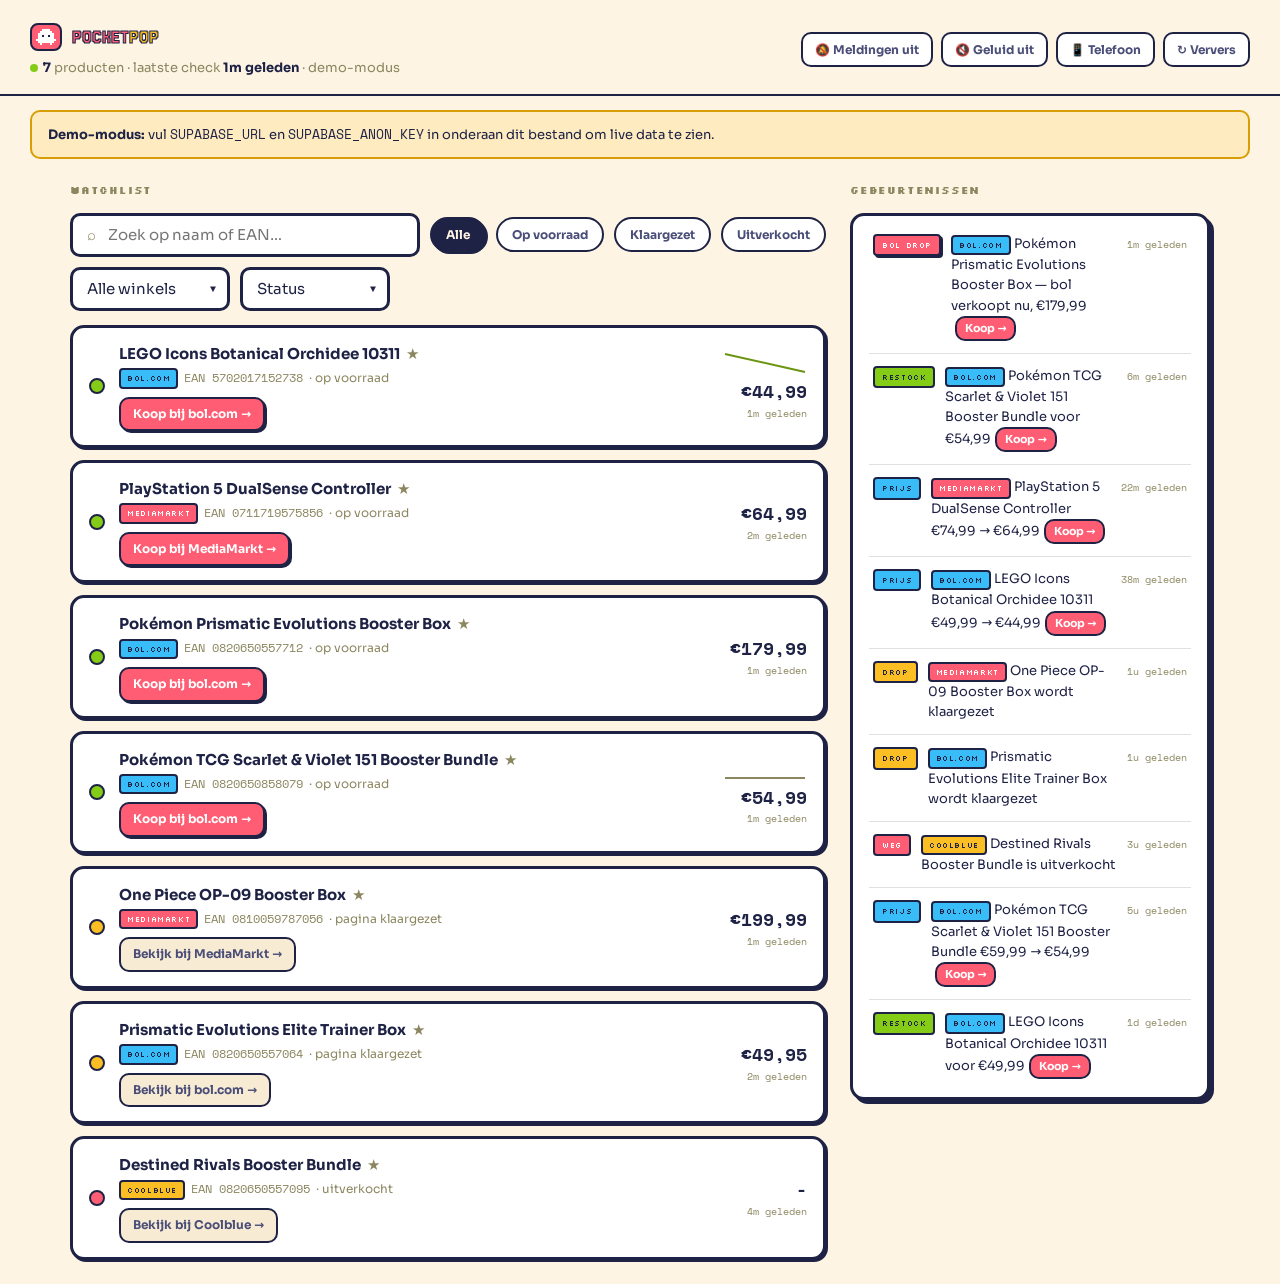
==== commit d0b8e44f: "Bol Drop Status: detecteer bol's eigen verkoop (retailerId 0) - bol_api: get_offers haalt alle offer" ====
--- a/dashboard.html
+++ b/dashboard.html
@@ -81,6 +81,7 @@
   .event:last-child { border-bottom: 0; }
   .event .tag { flex-shrink: 0; font-family: var(--font-pixel-label); font-size: 8px; letter-spacing: var(--tracking-label);
     text-transform: uppercase; padding: 3px 7px; border: 2px solid var(--pp-ink); border-radius: 4px; color: var(--pp-ink); }
+  .tag.bol_drop { background: var(--pp-coral); color: #fff; box-shadow: var(--shadow-sticker-sm); }
   .tag.restock { background: var(--pp-lime); }
   .tag.price_drop { background: var(--type-water); }
   .tag.out_of_stock { background: var(--pp-coral); color: #fff; }
@@ -139,9 +140,9 @@
 const SUPABASE_ANON_KEY = "PLAK_HIER_JE_ANON_PUBLIC_KEY";
 
 const HEADERS = { apikey: SUPABASE_ANON_KEY, Authorization: "Bearer " + SUPABASE_ANON_KEY };
-const LABELS = { restock: "RESTOCK", price_drop: "PRIJS", out_of_stock: "WEG", drop_signal: "DROP" };
-const NOTIFY_TYPES = ["restock", "price_drop", "drop_signal"];
-const BUYABLE_TYPES = ["restock", "price_drop"];
+const LABELS = { bol_drop: "BOL DROP", restock: "RESTOCK", price_drop: "PRIJS", out_of_stock: "WEG", drop_signal: "DROP" };
+const NOTIFY_TYPES = ["bol_drop", "restock", "price_drop", "drop_signal"];
+const BUYABLE_TYPES = ["bol_drop", "restock", "price_drop"];
 const REFRESH_MS = 30000;
 const REFRESH_HOT_MS = 10000;
 const DEMO = SUPABASE_URL.includes("JOUWPROJECT") || SUPABASE_ANON_KEY.startsWith("PLAK_");
@@ -204,6 +205,7 @@
 }
 function eventText(e) {
   let txt = e.name;
+  if (e.type === "bol_drop") txt += " — bol verkoopt nu, " + euro(e.price);
   if (e.type === "restock") txt += " voor " + euro(e.price);
   if (e.type === "price_drop") txt += " " + euro(e.old_price) + " → " + euro(e.price);
   if (e.type === "drop_signal") txt += " wordt klaargezet";
@@ -367,7 +369,7 @@
   const hot = state.hot.has(e.ean);
   const headers = {
     Title: "PocketPop — " + (LABELS[e.type] || e.type) + " bij " + retailerInfo(e).label,
-    Priority: hot ? "urgent" : "high",
+    Priority: (hot || e.type === "bol_drop") ? "urgent" : "high",
     Tags: e.type === "restock" ? "package" : (e.type === "price_drop" ? "chart_with_downwards_trend" : "eyes"),
   };
   if (BUYABLE_TYPES.includes(e.type)) headers.Actions = "view, Koop nu, " + eventLink(e);
@@ -497,6 +499,7 @@
 function loadDemo() {
   const m = min => new Date(Date.now() - min * 60000).toISOString();
   state.products = [
+    { name: "Pokémon Prismatic Evolutions Booster Box", ean: "0820650557712", product_id: "9300000201234567", price: 179.99, in_stock: true, listed: true, last_check: m(1), retailer: "bol", drop_watch: true },
     { name: "Pokémon TCG Scarlet & Violet 151 Booster Bundle", ean: "0820650858079", product_id: "9300000135741181", price: 54.99, in_stock: true, listed: true, last_check: m(1), retailer: "bol" },
     { name: "Prismatic Evolutions Elite Trainer Box", ean: "0820650557064", product_id: null, price: 49.95, in_stock: false, listed: true, last_check: m(2), retailer: "bol" },
     { name: "LEGO Icons Botanical Orchidee 10311", ean: "5702017152738", product_id: "9300000105713772", price: 44.99, in_stock: true, listed: true, last_check: m(1), retailer: "bol" },
@@ -505,6 +508,7 @@
     { name: "Destined Rivals Booster Bundle", ean: "0820650557095", price: null, in_stock: false, listed: false, last_check: m(4), retailer: "coolblue" },
   ];
   state.events = [
+    { type: "bol_drop", name: "Pokémon Prismatic Evolutions Booster Box", price: 179.99, ean: "0820650557712", ts: m(1), retailer: "bol" },
     { type: "restock", name: "Pokémon TCG Scarlet & Violet 151 Booster Bundle", price: 54.99, ean: "0820650858079", ts: m(6), retailer: "bol" },
     { type: "price_drop", name: "PlayStation 5 DualSense Controller", old_price: 74.99, price: 64.99, ean: "0711719575856", ts: m(22), retailer: "mediamarkt" },
     { type: "price_drop", name: "LEGO Icons Botanical Orchidee 10311", old_price: 49.99, price: 44.99, ean: "5702017152738", ts: m(38), retailer: "bol" },
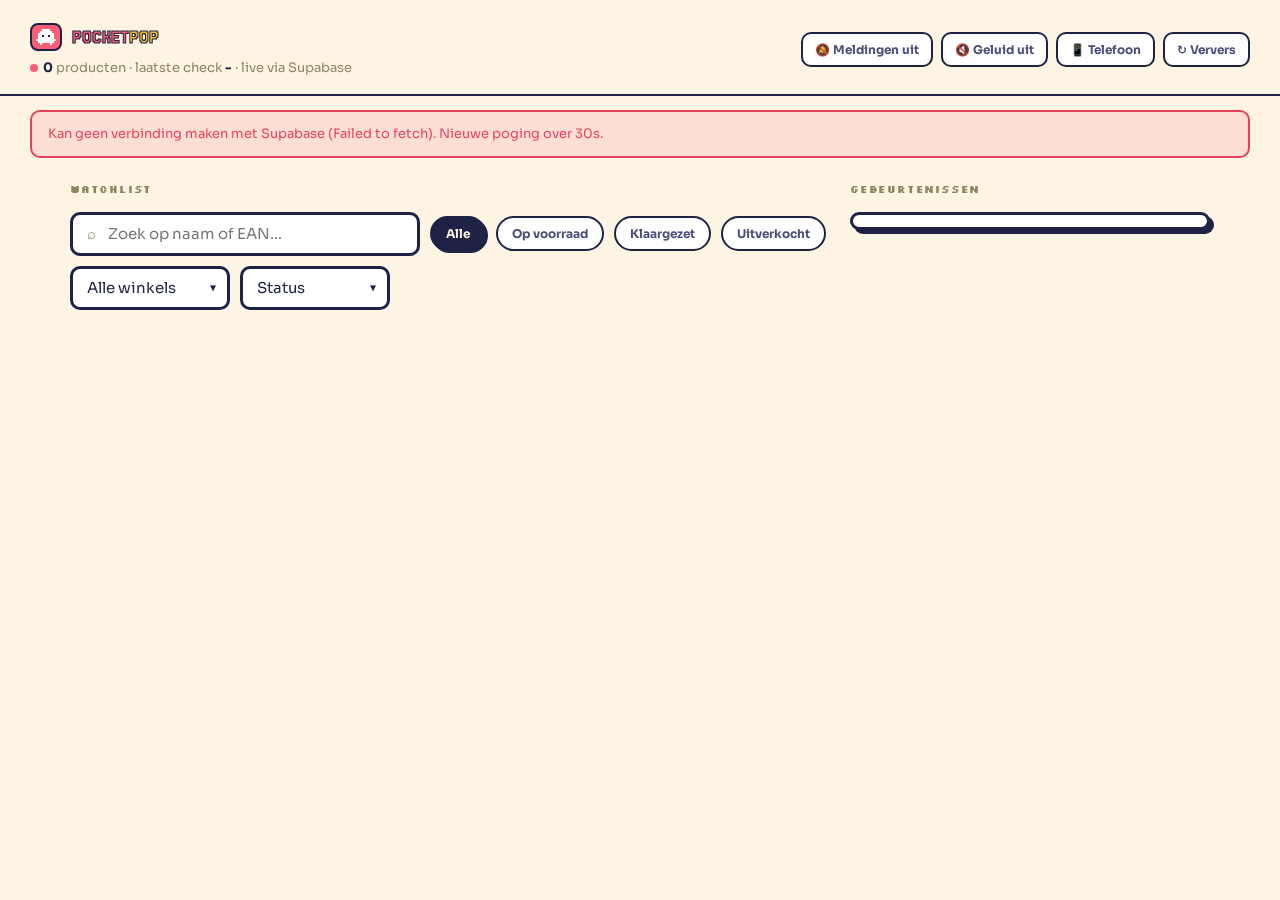
==== commit 12c2e255: "Koppel dashboard aan live Supabase-project Vul SUPABASE_URL + anon key in; dashboard verlaat demo-mo" ====
--- a/dashboard.html
+++ b/dashboard.html
@@ -135,9 +135,10 @@
   </aside>
 </main>
 <script>
-// VUL DEZE TWEE IN vanuit Supabase: Project Settings > API
-const SUPABASE_URL = "https://JOUWPROJECT.supabase.co";
-const SUPABASE_ANON_KEY = "PLAK_HIER_JE_ANON_PUBLIC_KEY";
+// Supabase — anon key is bedoeld om openbaar te zijn; RLS (zie schema.sql)
+// staat alleen SELECT toe, dus dit is veilig om te committen.
+const SUPABASE_URL = "https://qfjsvyaziwuwfscjdohk.supabase.co";
+const SUPABASE_ANON_KEY = "eyJhbGciOiJIUzI1NiIsInR5cCI6IkpXVCJ9.eyJpc3MiOiJzdXBhYmFzZSIsInJlZiI6InFmanN2eWF6aXd1d2ZzY2pkb2hrIiwicm9sZSI6ImFub24iLCJpYXQiOjE3ODM1MjM0NTUsImV4cCI6MjA5OTA5OTQ1NX0.a76w5aV304x0L6tRPYXuz8jjXLi1z33udrdMEgGoXKQ";
 
 const HEADERS = { apikey: SUPABASE_ANON_KEY, Authorization: "Bearer " + SUPABASE_ANON_KEY };
 const LABELS = { bol_drop: "BOL DROP", restock: "RESTOCK", price_drop: "PRIJS", out_of_stock: "WEG", drop_signal: "DROP" };
